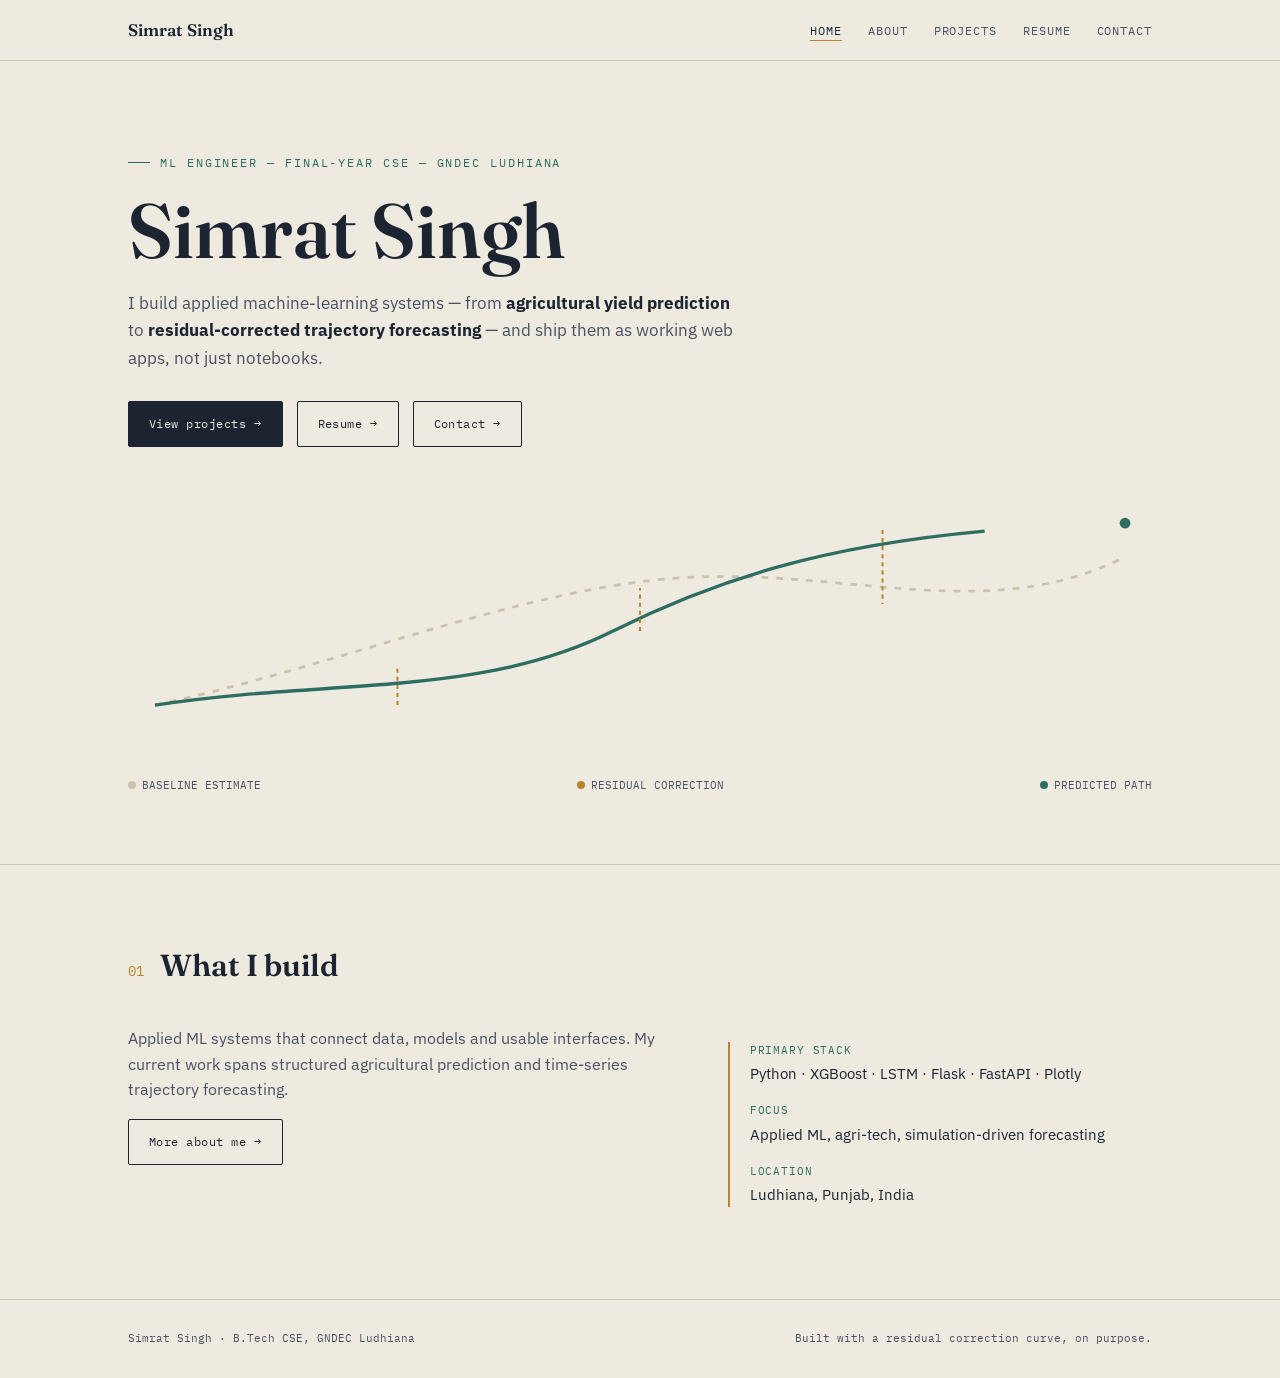
==== index.html @ 045e14f0 "Add files via upload" ====
<!DOCTYPE html>
<html lang="en"><head>
<meta charset="UTF-8"><meta name="viewport" content="width=device-width,initial-scale=1.0">
<title>Home — Simrat Singh</title>
<link rel="preconnect" href="https://fonts.googleapis.com">
<link rel="preconnect" href="https://fonts.gstatic.com" crossorigin>
<link href="https://fonts.googleapis.com/css2?family=Fraunces:opsz,wght@9..144,300;9..144,500;9..144,600;9..144,700&family=IBM+Plex+Sans:wght@400;500;600&family=IBM+Plex+Mono:wght@400;500&display=swap" rel="stylesheet">
<link rel="stylesheet" href="style.css">
</head><body>
<nav><div class="wrap"><a class="brand" href="index.html">Simrat Singh</a><ul class="navlinks"><li><a class="active" href="index.html">Home</a></li>
<li><a class="" href="about.html">About</a></li>
<li><a class="" href="projects.html">Projects</a></li>
<li><a class="" href="resume.html">Resume</a></li>
<li><a class="" href="contact.html">Contact</a></li></ul></div></nav>

<header class="hero">
<div class="wrap">
<div class="eyebrow">ML Engineer — Final-Year CSE — GNDEC Ludhiana</div>
<h1 class="name">Simrat Singh</h1>
<p class="hero-sub">I build applied machine-learning systems — from <b>agricultural yield prediction</b> to <b>residual-corrected trajectory forecasting</b> — and ship them as working web apps, not just notebooks.</p>
<div class="hero-actions"><a href="projects.html" class="btn primary">View projects →</a><a href="resume.html" class="btn">Resume →</a><a href="contact.html" class="btn">Contact →</a></div>
<div class="hero-chart">
<svg viewBox="0 0 760 190" width="100%" preserveAspectRatio="xMinYMid meet">
<path d="M20,150 C160,120 300,60 420,55 C540,50 640,90 740,40" fill="none" stroke="var(--rule)" stroke-width="2" stroke-dasharray="5,6"/>
<path d="M20,150 C150,130 260,145 360,95 C460,45 560,20 740,15" fill="none" stroke="var(--signal)" stroke-width="2.5" stroke-dasharray="900" stroke-dashoffset="900"><animate attributeName="stroke-dashoffset" from="900" to="0" dur="2.2s" fill="freeze"/></path>
<line x1="200" y1="150" x2="200" y2="120" stroke="var(--wheat)" stroke-width="1.5" stroke-dasharray="3,3"/>
<line x1="380" y1="95" x2="380" y2="63" stroke="var(--wheat)" stroke-width="1.5" stroke-dasharray="3,3"/>
<line x1="560" y1="20" x2="560" y2="75" stroke="var(--wheat)" stroke-width="1.5" stroke-dasharray="3,3"/>
<circle cx="740" cy="15" r="4" fill="var(--signal)"/>
</svg>
<div class="chart-caption"><span><span class="legend-dot" style="background:var(--rule)"></span>baseline estimate</span><span><span class="legend-dot" style="background:var(--wheat)"></span>residual correction</span><span><span class="legend-dot" style="background:var(--signal)"></span>predicted path</span></div>
</div>
</div>
</header>
<section><div class="wrap"><div class="sec-head"><span class="sec-index mono">01</span><h2 class="sec-title">What I build</h2></div>
<div class="about-grid"><div><p>Applied ML systems that connect data, models and usable interfaces. My current work spans structured agricultural prediction and time-series trajectory forecasting.</p><a class="btn" href="about.html">More about me →</a></div>
<dl class="factsheet"><dt>Primary stack</dt><dd>Python · XGBoost · LSTM · Flask · FastAPI · Plotly</dd><dt>Focus</dt><dd>Applied ML, agri-tech, simulation-driven forecasting</dd><dt>Location</dt><dd>Ludhiana, Punjab, India</dd></dl></div></div></section>

<footer><div class="wrap" style="display:flex;justify-content:space-between;flex-wrap:wrap;gap:8px"><span>Simrat Singh · B.Tech CSE, GNDEC Ludhiana</span><span>Built with a residual correction curve, on purpose.</span></div></footer>
<div class="toast" id="toast"></div>
<script src="script.js"></script>
</body></html>
---- style.css ----
:root{
  --paper:#eeeae0;--paper-raised:#f7f4ec;--ink:#1c2431;--ink-soft:#4a5162;
  --wheat:#b8842a;--wheat-soft:#e4c584;--signal:#2e6e62;--signal-soft:#bcd6cf;
  --rule:#cac2ab;--danger:#a34437;--radius:2px;--maxw:1080px;
}
*{box-sizing:border-box}
html{scroll-behavior:smooth}
body{margin:0;background:var(--paper);color:var(--ink);font-family:'IBM Plex Sans',sans-serif;font-size:16px;line-height:1.6;-webkit-font-smoothing:antialiased}
::selection{background:var(--wheat-soft);color:var(--ink)}
a{color:inherit}.mono{font-family:'IBM Plex Mono',monospace}
.wrap{max-width:var(--maxw);margin:0 auto;padding:0 28px}
nav{position:sticky;top:0;z-index:50;background:rgba(238,234,224,.9);backdrop-filter:blur(6px);border-bottom:1px solid var(--rule)}
nav .wrap{display:flex;align-items:center;justify-content:space-between;height:60px}
.brand{font-family:'Fraunces',serif;font-weight:600;font-size:1.05rem;text-decoration:none}
.navlinks{display:flex;gap:26px;list-style:none;margin:0;padding:0}
.navlinks a{font-family:'IBM Plex Mono',monospace;font-size:.72rem;letter-spacing:.08em;text-transform:uppercase;text-decoration:none;color:var(--ink-soft);position:relative;padding-bottom:3px}
.navlinks a:after{content:"";position:absolute;left:0;bottom:0;height:1px;width:0;background:var(--wheat);transition:width .25s}
.navlinks a:hover:after,.navlinks a.active:after{width:100%}.navlinks a:hover,.navlinks a.active{color:var(--ink)}
.hero{padding:92px 0 70px;position:relative;overflow:hidden}
.eyebrow{font-family:'IBM Plex Mono',monospace;font-size:.75rem;letter-spacing:.16em;text-transform:uppercase;color:var(--signal);display:flex;align-items:center;gap:10px;margin-bottom:20px}
.eyebrow:before{content:"";width:22px;height:1px;background:var(--signal)}
h1.name{font-family:'Fraunces',serif;font-weight:600;font-size:clamp(2.8rem,7vw,4.8rem);line-height:1.02;margin:0 0 18px}
.hero-sub{font-size:1.08rem;color:var(--ink-soft);max-width:620px;margin:0 0 30px}.hero-sub b{color:var(--ink)}
.hero-actions{display:flex;gap:14px;flex-wrap:wrap}
.btn{font-family:'IBM Plex Mono',monospace;font-size:.78rem;letter-spacing:.04em;padding:12px 20px;border-radius:var(--radius);text-decoration:none;cursor:pointer;border:1px solid var(--ink);background:transparent;color:var(--ink);transition:.2s;display:inline-flex;align-items:center;gap:8px}
.btn:hover{background:var(--ink);color:var(--paper)}.btn.primary{background:var(--ink);color:var(--paper)}.btn.primary:hover{background:var(--signal);border-color:var(--signal)}
.hero-chart{margin-top:56px}.chart-caption{display:flex;justify-content:space-between;font-family:'IBM Plex Mono',monospace;font-size:.68rem;color:var(--ink-soft);text-transform:uppercase;margin-top:10px;gap:15px;flex-wrap:wrap}
.legend-dot{display:inline-block;width:8px;height:8px;border-radius:50%;margin-right:6px}
section{padding:76px 0;border-top:1px solid var(--rule)}
.sec-head{display:flex;align-items:baseline;gap:16px;margin-bottom:36px}.sec-index{color:var(--wheat);font-size:.85rem}
h2.sec-title{font-family:'Fraunces',serif;font-weight:600;font-size:1.9rem;margin:0}
.sec-lede{color:var(--ink-soft);max-width:650px;margin:-22px 0 34px;font-size:.98rem}
.about-grid{display:grid;grid-template-columns:1.3fr 1fr;gap:48px}.about-grid p{color:var(--ink-soft);margin:0 0 16px}
.factsheet{border-left:2px solid var(--wheat);padding-left:20px}.factsheet dt{font-family:'IBM Plex Mono',monospace;font-size:.68rem;text-transform:uppercase;letter-spacing:.08em;color:var(--signal);margin-top:16px}.factsheet dt:first-child{margin-top:0}.factsheet dd{margin:3px 0 0;font-size:.94rem}
.stack,.tags{list-style:none;margin:0;padding:0;display:flex;flex-wrap:wrap;gap:8px}.chip{font-family:'IBM Plex Mono',monospace;font-size:.72rem;padding:6px 11px;border:1px solid var(--rule);border-radius:20px;color:var(--ink-soft);background:var(--paper-raised)}
.project{border:1px solid var(--rule);background:var(--paper-raised);border-radius:var(--radius);padding:30px 32px;margin-bottom:22px}.project-top{display:flex;justify-content:space-between;align-items:flex-start;gap:18px;margin-bottom:10px}.project h3{font-family:'Fraunces',serif;font-size:1.35rem;margin:0}.status{font-family:'IBM Plex Mono',monospace;font-size:.65rem;text-transform:uppercase;padding:3px 9px;border-radius:20px;white-space:nowrap}.done{background:var(--signal-soft);color:var(--signal)}.wip{background:var(--wheat-soft);color:#7a5719}
.project-role{font-family:'IBM Plex Mono',monospace;font-size:.72rem;color:var(--ink-soft);margin-bottom:14px}.project p.desc{color:var(--ink-soft);margin:0 0 16px;font-size:.95rem;max-width:760px}
.tag{font-family:'IBM Plex Mono',monospace;font-size:.66rem;padding:4px 9px;background:var(--paper);border:1px solid var(--rule);color:var(--ink-soft);border-radius:3px}.project-links{display:flex;gap:16px;margin-top:16px}.project-links a{text-decoration:none;font-family:'IBM Plex Mono',monospace;font-size:.74rem;border-bottom:1px solid var(--wheat)}
.repo-grid{display:grid;grid-template-columns:repeat(auto-fill,minmax(260px,1fr));gap:16px}.repo-card{border:1px solid var(--rule);background:var(--paper-raised);padding:20px;text-decoration:none;display:flex;flex-direction:column;gap:10px;transition:.2s}.repo-card:hover{border-color:var(--signal);transform:translateY(-2px)}.repo-name{font-family:'Fraunces',serif;font-weight:600;font-size:1.05rem}.repo-desc{font-size:.86rem;color:var(--ink-soft);flex:1}.repo-meta{display:flex;gap:14px;font-family:'IBM Plex Mono',monospace;font-size:.7rem;color:var(--ink-soft);flex-wrap:wrap}
.gh-controls{display:flex;gap:10px;margin-bottom:18px;flex-wrap:wrap}.gh-controls input{font-family:'IBM Plex Mono',monospace;font-size:.85rem;padding:11px 14px;border:1px solid var(--rule);background:var(--paper-raised);color:var(--ink);min-width:220px;flex:1}.gh-status{font-family:'IBM Plex Mono',monospace;font-size:.75rem;color:var(--ink-soft);min-height:1.2em;margin-bottom:18px}
.resume-box{border:1px solid var(--rule);background:var(--paper-raised);padding:34px;display:flex;gap:32px;align-items:flex-start;flex-wrap:wrap}.dropzone{border:1.5px dashed var(--rule);padding:35px;text-align:center;cursor:pointer;flex:1;min-width:240px}.dropzone:hover,.dropzone.drag{border-color:var(--signal);background:rgba(46,110,98,.05)}.dz-title{font-size:.82rem;margin-bottom:6px}.dz-sub{font-size:.78rem;color:var(--ink-soft)}
.resume-loaded{display:flex;gap:20px;align-items:center;flex-wrap:wrap;width:100%}.resume-icon{width:52px;height:66px;background:var(--danger);display:flex;align-items:center;justify-content:center;color:#fff;font-family:'IBM Plex Mono',monospace;font-size:.6rem}.resume-info{flex:1;min-width:160px}.fname{font-family:'IBM Plex Mono',monospace;font-size:.85rem;word-break:break-all}.fmeta{font-size:.76rem;color:var(--ink-soft);margin-top:3px}.resume-actions{display:flex;gap:10px;flex-wrap:wrap}
.contact-grid{display:flex;gap:45px;flex-wrap:wrap}.contact-item .label{font-family:'IBM Plex Mono',monospace;font-size:.68rem;text-transform:uppercase;letter-spacing:.08em;color:var(--signal);margin-bottom:6px}.contact-item a{text-decoration:none;font-size:1rem;border-bottom:1px solid var(--rule)}
footer{border-top:1px solid var(--rule);padding:30px 0;font-family:'IBM Plex Mono',monospace;font-size:.7rem;color:var(--ink-soft)}
.toast{position:fixed;bottom:24px;left:50%;transform:translateX(-50%) translateY(20px);background:var(--ink);color:var(--paper);font-family:'IBM Plex Mono',monospace;font-size:.78rem;padding:12px 20px;opacity:0;pointer-events:none;transition:.25s;z-index:100}.toast.show{opacity:1;transform:translateX(-50%) translateY(0)}
@media(max-width:760px){.about-grid{grid-template-columns:1fr}.navlinks{gap:12px}.navlinks a{font-size:.6rem}.project{padding:24px}.hero{padding-top:65px}}
@media(max-width:520px){nav .wrap{height:auto;min-height:60px;gap:10px;align-items:flex-start;padding-top:12px;padding-bottom:12px}.navlinks{flex-wrap:wrap;justify-content:flex-end}.chart-caption{display:block}.chart-caption span{display:block;margin:5px 0}}
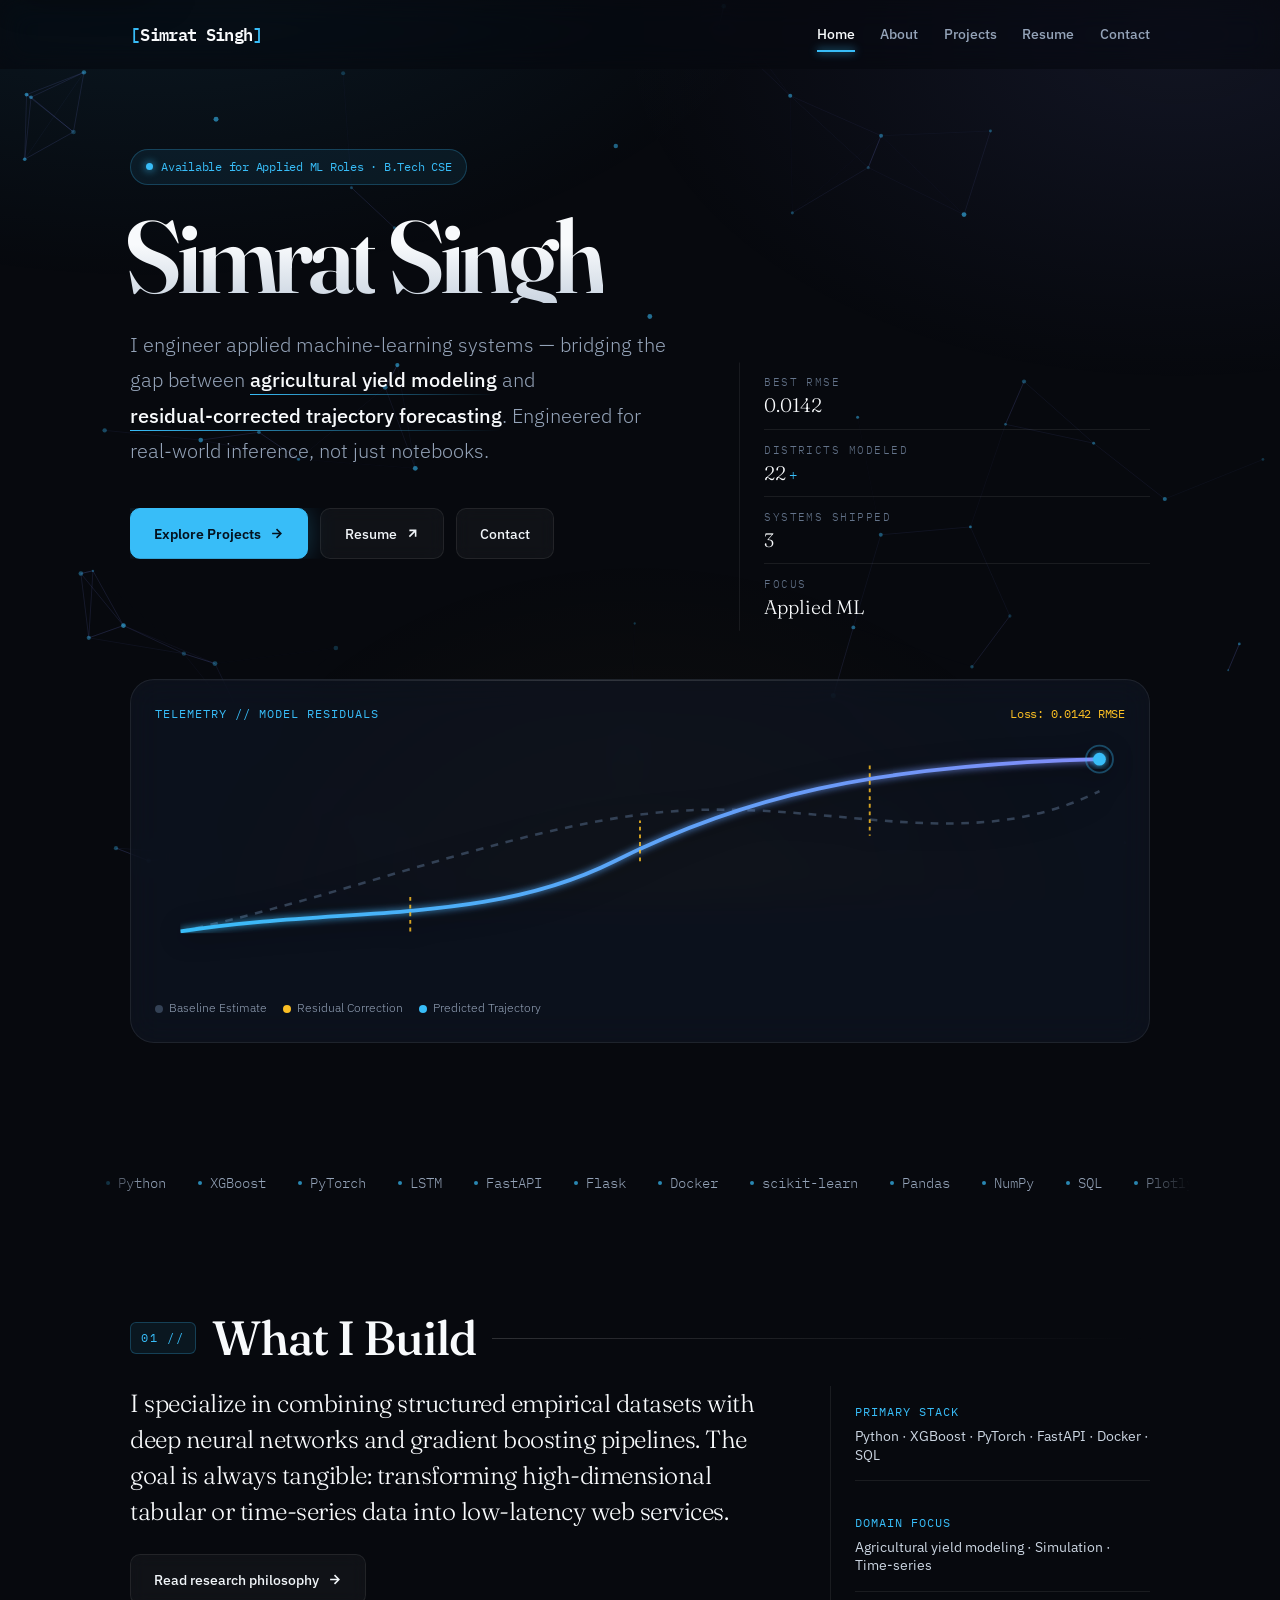
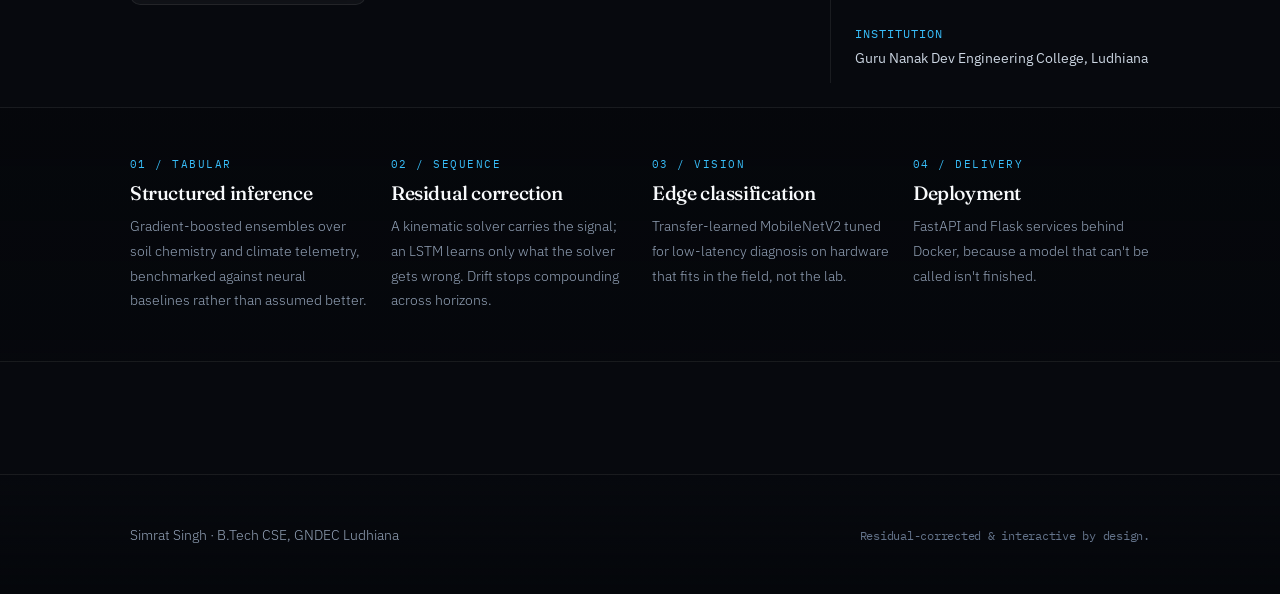
==== commit ed081037: "Redesign site: new layout system, motion, and accessibility pass Rebuilds the portfolio's design sys" ====
--- a/index.html
+++ b/index.html
@@ -1,42 +1,307 @@
 <!DOCTYPE html>
-<html lang="en"><head>
-<meta charset="UTF-8"><meta name="viewport" content="width=device-width,initial-scale=1.0">
-<title>Home — Simrat Singh</title>
-<link rel="preconnect" href="https://fonts.googleapis.com">
-<link rel="preconnect" href="https://fonts.gstatic.com" crossorigin>
-<link href="https://fonts.googleapis.com/css2?family=Fraunces:opsz,wght@9..144,300;9..144,500;9..144,600;9..144,700&family=IBM+Plex+Sans:wght@400;500;600&family=IBM+Plex+Mono:wght@400;500&display=swap" rel="stylesheet">
-<link rel="stylesheet" href="style.css">
-</head><body>
-<nav><div class="wrap"><a class="brand" href="index.html">Simrat Singh</a><ul class="navlinks"><li><a class="active" href="index.html">Home</a></li>
-<li><a class="" href="about.html">About</a></li>
-<li><a class="" href="projects.html">Projects</a></li>
-<li><a class="" href="resume.html">Resume</a></li>
-<li><a class="" href="contact.html">Contact</a></li></ul></div></nav>
-
-<header class="hero">
-<div class="wrap">
-<div class="eyebrow">ML Engineer — Final-Year CSE — GNDEC Ludhiana</div>
-<h1 class="name">Simrat Singh</h1>
-<p class="hero-sub">I build applied machine-learning systems — from <b>agricultural yield prediction</b> to <b>residual-corrected trajectory forecasting</b> — and ship them as working web apps, not just notebooks.</p>
-<div class="hero-actions"><a href="projects.html" class="btn primary">View projects →</a><a href="resume.html" class="btn">Resume →</a><a href="contact.html" class="btn">Contact →</a></div>
-<div class="hero-chart">
-<svg viewBox="0 0 760 190" width="100%" preserveAspectRatio="xMinYMid meet">
-<path d="M20,150 C160,120 300,60 420,55 C540,50 640,90 740,40" fill="none" stroke="var(--rule)" stroke-width="2" stroke-dasharray="5,6"/>
-<path d="M20,150 C150,130 260,145 360,95 C460,45 560,20 740,15" fill="none" stroke="var(--signal)" stroke-width="2.5" stroke-dasharray="900" stroke-dashoffset="900"><animate attributeName="stroke-dashoffset" from="900" to="0" dur="2.2s" fill="freeze"/></path>
-<line x1="200" y1="150" x2="200" y2="120" stroke="var(--wheat)" stroke-width="1.5" stroke-dasharray="3,3"/>
-<line x1="380" y1="95" x2="380" y2="63" stroke="var(--wheat)" stroke-width="1.5" stroke-dasharray="3,3"/>
-<line x1="560" y1="20" x2="560" y2="75" stroke="var(--wheat)" stroke-width="1.5" stroke-dasharray="3,3"/>
-<circle cx="740" cy="15" r="4" fill="var(--signal)"/>
-</svg>
-<div class="chart-caption"><span><span class="legend-dot" style="background:var(--rule)"></span>baseline estimate</span><span><span class="legend-dot" style="background:var(--wheat)"></span>residual correction</span><span><span class="legend-dot" style="background:var(--signal)"></span>predicted path</span></div>
-</div>
-</div>
-</header>
-<section><div class="wrap"><div class="sec-head"><span class="sec-index mono">01</span><h2 class="sec-title">What I build</h2></div>
-<div class="about-grid"><div><p>Applied ML systems that connect data, models and usable interfaces. My current work spans structured agricultural prediction and time-series trajectory forecasting.</p><a class="btn" href="about.html">More about me →</a></div>
-<dl class="factsheet"><dt>Primary stack</dt><dd>Python · XGBoost · LSTM · Flask · FastAPI · Plotly</dd><dt>Focus</dt><dd>Applied ML, agri-tech, simulation-driven forecasting</dd><dt>Location</dt><dd>Ludhiana, Punjab, India</dd></dl></div></div></section>
-
-<footer><div class="wrap" style="display:flex;justify-content:space-between;flex-wrap:wrap;gap:8px"><span>Simrat Singh · B.Tech CSE, GNDEC Ludhiana</span><span>Built with a residual correction curve, on purpose.</span></div></footer>
-<div class="toast" id="toast"></div>
-<script src="script.js"></script>
-</body></html>+<html lang="en">
+<head>
+  <meta charset="UTF-8">
+  <meta name="viewport" content="width=device-width, initial-scale=1.0">
+  <title>Simrat Singh — Applied ML Engineer</title>
+
+  <meta name="description" content="Simrat Singh — applied machine learning engineer building agricultural yield models and residual-corrected trajectory forecasting systems. B.Tech CSE, GNDEC Ludhiana.">
+  <meta name="author" content="Simrat Singh">
+  <meta name="theme-color" content="#07090e">
+  <link rel="canonical" href="index.html">
+
+  <meta property="og:type" content="website">
+  <meta property="og:title" content="Simrat Singh — Applied ML Engineer">
+  <meta property="og:description" content="Applied machine learning systems: agricultural yield modeling and residual-corrected trajectory forecasting.">
+  <meta name="twitter:card" content="summary_large_image">
+  <meta name="twitter:title" content="Simrat Singh — Applied ML Engineer">
+  <meta name="twitter:description" content="Applied machine learning systems: agricultural yield modeling and residual-corrected trajectory forecasting.">
+
+  <link rel="icon" href="data:image/svg+xml,%3Csvg xmlns='http://www.w3.org/2000/svg' viewBox='0 0 32 32'%3E%3Crect width='32' height='32' rx='7' fill='%2307090e'/%3E%3Cpath d='M6 22C11 22 13 10 18 10s5 8 8 8' stroke='%2338bdf8' stroke-width='2.5' fill='none' stroke-linecap='round'/%3E%3C/svg%3E">
+
+  <link rel="preconnect" href="https://fonts.googleapis.com">
+  <link rel="preconnect" href="https://fonts.gstatic.com" crossorigin>
+  <link href="https://fonts.googleapis.com/css2?family=Fraunces:ital,opsz,wght@0,9..144,300;0,9..144,500;0,9..144,600;0,9..144,700;1,9..144,400&family=IBM+Plex+Mono:wght@400;500;600&family=IBM+Plex+Sans:wght@300;400;500;600&display=swap" rel="stylesheet">
+
+  <link rel="stylesheet" href="css/00-tokens.css">
+  <link rel="stylesheet" href="css/01-base.css">
+  <link rel="stylesheet" href="css/02-layout.css">
+  <link rel="stylesheet" href="css/03-components.css">
+  <link rel="stylesheet" href="css/04-animations.css">
+  <link rel="stylesheet" href="css/05-redesign.css">
+
+  <!-- Set before paint: if JS never runs, reveal targets stay visible. -->
+  <script>document.documentElement.classList.add('no-js');</script>
+
+  <script type="application/ld+json">
+  {
+    "@context": "https://schema.org",
+    "@type": "Person",
+    "name": "Simrat Singh",
+    "jobTitle": "Applied Machine Learning Engineer",
+    "alumniOf": {
+      "@type": "CollegeOrUniversity",
+      "name": "Guru Nanak Dev Engineering College, Ludhiana"
+    },
+    "knowsAbout": [
+      "Machine Learning", "XGBoost", "PyTorch", "LSTM",
+      "Agricultural Yield Modeling", "Trajectory Forecasting", "FastAPI"
+    ]
+  }
+  </script>
+</head>
+<body data-page="home">
+  <a class="skip-link" href="#main">Skip to content</a>
+
+  <div class="scroll-progress" aria-hidden="true"></div>
+  <canvas id="bg-canvas" aria-hidden="true"></canvas>
+  <div class="ambient-spotlight" id="spotlight" aria-hidden="true"></div>
+
+  <span class="nav-sentinel" aria-hidden="true"></span>
+
+  <!-- NAV — identical across all pages; active state derived in js/nav.js -->
+  <nav>
+    <div class="wrap nav-wrap">
+      <a class="brand" href="index.html">
+        <span class="brand-bracket">[</span>Simrat Singh<span class="brand-bracket">]</span>
+      </a>
+      <button class="nav-toggle" type="button" aria-expanded="false"
+              aria-controls="navlinks" aria-label="Toggle navigation menu">
+        <span class="nav-toggle-box" aria-hidden="true">
+          <span class="nav-toggle-bar"></span>
+          <span class="nav-toggle-bar"></span>
+          <span class="nav-toggle-bar"></span>
+        </span>
+      </button>
+      <ul class="navlinks" id="navlinks">
+        <li><a class="nav-item" href="index.html">Home</a></li>
+        <li><a class="nav-item" href="about.html">About</a></li>
+        <li><a class="nav-item" href="projects.html">Projects</a></li>
+        <li><a class="nav-item" href="resume.html">Resume</a></li>
+        <li><a class="nav-item" href="contact.html">Contact</a></li>
+      </ul>
+    </div>
+  </nav>
+
+  <main id="main">
+    <header class="hero">
+      <div class="wrap">
+        <div class="hero-layout">
+          <div class="hero-main">
+            <div class="status-pill" data-reveal="fade">
+              <span class="pulse-dot" aria-hidden="true"></span>
+              <span class="mono">Available for Applied ML Roles · B.Tech CSE</span>
+            </div>
+
+            <h1 class="name gradient-text" data-split-words>Simrat Singh</h1>
+
+            <p class="hero-sub" data-reveal="up">
+              I engineer applied machine-learning systems — bridging the gap between
+              <span class="highlight">agricultural yield modeling</span> and
+              <span class="highlight">residual-corrected trajectory forecasting</span>.
+              Engineered for real-world inference, not just notebooks.
+            </p>
+
+            <div class="hero-actions" data-reveal="up">
+              <a href="projects.html" class="btn primary">
+                <span>Explore Projects</span>
+                <svg width="15" height="15" viewBox="0 0 24 24" fill="none" stroke="currentColor" stroke-width="2.5" aria-hidden="true" focusable="false"><path d="M5 12h14M12 5l7 7-7 7"/></svg>
+              </a>
+              <a href="resume.html" class="btn glass">
+                <span>Resume</span>
+                <svg width="15" height="15" viewBox="0 0 24 24" fill="none" stroke="currentColor" stroke-width="2.5" aria-hidden="true" focusable="false"><path d="M7 17L17 7M7 7h10v10"/></svg>
+              </a>
+              <a href="contact.html" class="btn glass">Contact</a>
+            </div>
+          </div>
+
+          <!-- Instrument-panel rail: the key figures, read at a glance. -->
+          <dl class="hero-rail" data-reveal="up">
+            <div class="rail-row">
+              <dt class="rail-key">Best RMSE</dt>
+              <dd class="rail-val"><span data-count-to="0.0142" data-count-decimals="4">0</span></dd>
+            </div>
+            <div class="rail-row">
+              <dt class="rail-key">Districts modeled</dt>
+              <dd class="rail-val"><span data-count-to="22">0</span><span class="unit">+</span></dd>
+            </div>
+            <div class="rail-row">
+              <dt class="rail-key">Systems shipped</dt>
+              <dd class="rail-val"><span data-count-to="3">0</span></dd>
+            </div>
+            <div class="rail-row">
+              <dt class="rail-key">Focus</dt>
+              <dd class="rail-val">Applied ML</dd>
+            </div>
+          </dl>
+        </div>
+
+        <!-- Telemetry chart -->
+        <div class="hero-chart glass-card spotlight-card" data-reveal="up">
+          <div class="chart-header">
+            <span class="mono chart-tag">TELEMETRY // MODEL RESIDUALS</span>
+            <span class="mono chart-metric">Loss: 0.0142 RMSE</span>
+          </div>
+
+          <svg viewBox="0 0 760 190" width="100%" preserveAspectRatio="xMinYMid meet"
+               class="chart-svg" role="img"
+               aria-label="Line chart comparing a baseline trajectory estimate against a residual-corrected predicted trajectory, with three residual correction markers.">
+            <defs>
+              <linearGradient id="signalGrad" x1="0%" y1="0%" x2="100%" y2="0%">
+                <stop offset="0%" stop-color="#38bdf8"/>
+                <stop offset="100%" stop-color="#818cf8"/>
+              </linearGradient>
+              <filter id="glow" x="-20%" y="-20%" width="140%" height="140%">
+                <feGaussianBlur stdDeviation="3" result="blur"/>
+                <feMerge>
+                  <feMergeNode in="blur"/>
+                  <feMergeNode in="SourceGraphic"/>
+                </feMerge>
+              </filter>
+            </defs>
+
+            <path d="M20,150 C160,120 300,60 420,55 C540,50 640,90 740,40" fill="none"
+                  stroke="var(--rule)" stroke-width="2" stroke-dasharray="6,6"/>
+
+            <path class="animated-path" data-reveal="line"
+                  d="M20,150 C150,130 260,145 360,95 C460,45 560,20 740,15"
+                  fill="none" stroke="url(#signalGrad)" stroke-width="3" filter="url(#glow)"/>
+
+            <line class="residual-line" x1="200" y1="150" x2="200" y2="120" stroke="var(--wheat)" stroke-width="1.5" stroke-dasharray="3,3"/>
+            <line class="residual-line" x1="380" y1="95"  x2="380" y2="63"  stroke="var(--wheat)" stroke-width="1.5" stroke-dasharray="3,3"/>
+            <line class="residual-line" x1="560" y1="20"  x2="560" y2="75"  stroke="var(--wheat)" stroke-width="1.5" stroke-dasharray="3,3"/>
+
+            <circle cx="740" cy="15" r="5" fill="#38bdf8" filter="url(#glow)"/>
+            <circle cx="740" cy="15" r="9" fill="none" stroke="#38bdf8" stroke-width="1.5" opacity="0.6">
+              <animate attributeName="r" values="6;13;6" dur="2.5s" repeatCount="indefinite"/>
+              <animate attributeName="opacity" values="0.8;0.1;0.8" dur="2.5s" repeatCount="indefinite"/>
+            </circle>
+          </svg>
+
+          <div class="chart-caption">
+            <span><span class="legend-dot" style="background:var(--rule)"></span>Baseline Estimate</span>
+            <span><span class="legend-dot" style="background:var(--wheat)"></span>Residual Correction</span>
+            <span><span class="legend-dot" style="background:var(--signal)"></span>Predicted Trajectory</span>
+          </div>
+        </div>
+      </div>
+    </header>
+
+    <!-- Tech marquee -->
+    <div class="wrap" data-reveal="fade">
+      <div class="marquee" aria-hidden="true">
+        <div class="marquee-track">
+          <span class="marquee-item">Python</span>
+          <span class="marquee-item">XGBoost</span>
+          <span class="marquee-item">PyTorch</span>
+          <span class="marquee-item">LSTM</span>
+          <span class="marquee-item">FastAPI</span>
+          <span class="marquee-item">Flask</span>
+          <span class="marquee-item">Docker</span>
+          <span class="marquee-item">scikit-learn</span>
+          <span class="marquee-item">Pandas</span>
+          <span class="marquee-item">NumPy</span>
+          <span class="marquee-item">SQL</span>
+          <span class="marquee-item">Plotly</span>
+          <!-- Duplicated for a seamless -50% loop. -->
+          <span class="marquee-item">Python</span>
+          <span class="marquee-item">XGBoost</span>
+          <span class="marquee-item">PyTorch</span>
+          <span class="marquee-item">LSTM</span>
+          <span class="marquee-item">FastAPI</span>
+          <span class="marquee-item">Flask</span>
+          <span class="marquee-item">Docker</span>
+          <span class="marquee-item">scikit-learn</span>
+          <span class="marquee-item">Pandas</span>
+          <span class="marquee-item">NumPy</span>
+          <span class="marquee-item">SQL</span>
+          <span class="marquee-item">Plotly</span>
+        </div>
+      </div>
+    </div>
+
+    <section class="section">
+      <div class="wrap">
+        <div class="sec-head" data-reveal="up">
+          <span class="sec-index mono">01 //</span>
+          <h2 class="sec-title">What I Build</h2>
+        </div>
+
+        <div class="about-grid" data-reveal-group>
+          <div class="prose" data-reveal="up">
+            <p>
+              I specialize in combining structured empirical datasets with deep neural
+              networks and gradient boosting pipelines. The goal is always tangible:
+              transforming high-dimensional tabular or time-series data into
+              low-latency web services.
+            </p>
+            <a class="btn glass mt-4" href="about.html">
+              <span>Read research philosophy</span>
+              <svg width="15" height="15" viewBox="0 0 24 24" fill="none" stroke="currentColor" stroke-width="2.5" aria-hidden="true" focusable="false"><path d="M5 12h14M12 5l7 7-7 7"/></svg>
+            </a>
+          </div>
+
+          <dl class="factsheet" data-reveal="up">
+            <dt class="mono">Primary stack</dt>
+            <dd>Python · XGBoost · PyTorch · FastAPI · Docker · SQL</dd>
+
+            <dt class="mono">Domain focus</dt>
+            <dd>Agricultural yield modeling · Simulation · Time-series</dd>
+
+            <dt class="mono">Institution</dt>
+            <dd>Guru Nanak Dev Engineering College, Ludhiana</dd>
+          </dl>
+        </div>
+      </div>
+    </section>
+
+    <!-- Full-bleed band: breaks the single-column rhythm. -->
+    <div class="band">
+      <div class="wrap band-inner" data-reveal-group>
+        <div class="band-item" data-reveal="up">
+          <span class="band-num mono">01 / TABULAR</span>
+          <h3 class="band-title">Structured inference</h3>
+          <p class="band-text">
+            Gradient-boosted ensembles over soil chemistry and climate telemetry,
+            benchmarked against neural baselines rather than assumed better.
+          </p>
+        </div>
+        <div class="band-item" data-reveal="up">
+          <span class="band-num mono">02 / SEQUENCE</span>
+          <h3 class="band-title">Residual correction</h3>
+          <p class="band-text">
+            A kinematic solver carries the signal; an LSTM learns only what the
+            solver gets wrong. Drift stops compounding across horizons.
+          </p>
+        </div>
+        <div class="band-item" data-reveal="up">
+          <span class="band-num mono">03 / VISION</span>
+          <h3 class="band-title">Edge classification</h3>
+          <p class="band-text">
+            Transfer-learned MobileNetV2 tuned for low-latency diagnosis on
+            hardware that fits in the field, not the lab.
+          </p>
+        </div>
+        <div class="band-item" data-reveal="up">
+          <span class="band-num mono">04 / DELIVERY</span>
+          <h3 class="band-title">Deployment</h3>
+          <p class="band-text">
+            FastAPI and Flask services behind Docker, because a model that
+            can't be called isn't finished.
+          </p>
+        </div>
+      </div>
+    </div>
+  </main>
+
+  <footer>
+    <div class="wrap footer-wrap">
+      <span>Simrat Singh · B.Tech CSE, GNDEC Ludhiana</span>
+      <span class="mono footer-note">Residual-corrected &amp; interactive by design.</span>
+    </div>
+  </footer>
+
+  <div class="toast" id="toast"></div>
+  <script type="module" src="js/main.js"></script>
+</body>
+</html>
--- a/css/00-tokens.css
+++ b/css/00-tokens.css
@@ -0,0 +1,167 @@
+/* ==========================================================================
+   00-TOKENS — design system primitives
+   Nothing in this file selects anything. Tokens only.
+   ========================================================================== */
+
+:root {
+  /* ---------- Neutral ramp (cool, blue-leaning slate) ---------- */
+  --n-950: #05070b;
+  --n-900: #07090e;
+  --n-850: #0b0f17;
+  --n-800: #111827;
+  --n-700: #1a2338;
+  --n-600: #334155;
+  --n-500: #475569;
+  --n-400: #64748b;
+  --n-300: #94a3b8;
+  --n-200: #cbd5e1;
+  --n-100: #e2e8f0;
+  --n-050: #f1f5f9;
+  --n-000: #f8fafc;
+
+  /* ---------- Surfaces & elevation ---------- */
+  --bg: var(--n-900);
+  --bg-deep: var(--n-950);
+  --surface-1: rgba(17, 24, 39, 0.55);
+  --surface-2: rgba(26, 35, 58, 0.62);
+  --surface-3: rgba(38, 50, 78, 0.70);
+  --surface-solid: var(--n-850);
+  /* Legacy alias — older rules referenced --surface / --surface-hover */
+  --surface: var(--surface-1);
+  --surface-hover: var(--surface-2);
+
+  --border: rgba(255, 255, 255, 0.08);
+  --border-strong: rgba(255, 255, 255, 0.16);
+  --border-glow: rgba(56, 189, 248, 0.30);
+
+  /* ---------- Text ---------- */
+  --text: var(--n-050);
+  --text-bright: var(--n-000);
+  --text-body: var(--n-200);
+  --muted: var(--n-300);
+  --faint: var(--n-400);
+  --rule: var(--n-600);
+
+  /* ---------- Brand accents ---------- */
+  --signal: #38bdf8;
+  --signal-bright: #7dd3fc;
+  --signal-deep: #0284c7;
+  --signal-ink: #04121f;
+  --signal-glow: rgba(56, 189, 248, 0.25);
+  --signal-wash: rgba(56, 189, 248, 0.08);
+  --signal-edge: rgba(56, 189, 248, 0.25);
+
+  --wheat: #fbbf24;
+  --wheat-wash: rgba(251, 191, 36, 0.10);
+  --wheat-edge: rgba(251, 191, 36, 0.28);
+
+  --accent: #818cf8;
+  --accent-wash: rgba(129, 140, 248, 0.10);
+  --accent-edge: rgba(129, 140, 248, 0.30);
+
+  /* ---------- Semantic state ---------- */
+  --success: #4ade80;
+  --success-wash: rgba(34, 197, 94, 0.08);
+  --success-edge: rgba(34, 197, 94, 0.28);
+
+  --danger: #f87171;
+  --danger-wash: rgba(239, 68, 68, 0.08);
+  --danger-edge: rgba(239, 68, 68, 0.35);
+
+  --warning: var(--wheat);
+  --warning-wash: var(--wheat-wash);
+  --warning-edge: var(--wheat-edge);
+
+  /* ---------- Gradients ---------- */
+  --grad-signal: linear-gradient(135deg, var(--signal) 0%, var(--accent) 100%);
+  --grad-text: linear-gradient(180deg, var(--n-000) 38%, var(--n-200) 100%);
+  --grad-heat: linear-gradient(135deg, var(--wheat) 0%, var(--signal) 100%);
+
+  /* ---------- Typography ---------- */
+  --font-serif: 'Fraunces', Georgia, 'Times New Roman', serif;
+  --font-sans: 'IBM Plex Sans', -apple-system, BlinkMacSystemFont, 'Segoe UI', sans-serif;
+  --font-mono: 'IBM Plex Mono', ui-monospace, 'SF Mono', Menlo, monospace;
+
+  /* Fluid type scale — 320px → 1440px viewport */
+  --fs-xs:    clamp(0.72rem, 0.70rem + 0.10vw, 0.78rem);
+  --fs-sm:    clamp(0.82rem, 0.79rem + 0.14vw, 0.90rem);
+  --fs-base:  clamp(0.94rem, 0.90rem + 0.20vw, 1.05rem);
+  --fs-md:    clamp(1.05rem, 0.99rem + 0.30vw, 1.22rem);
+  --fs-lg:    clamp(1.20rem, 1.09rem + 0.55vw, 1.50rem);
+  --fs-xl:    clamp(1.45rem, 1.24rem + 1.05vw, 2.10rem);
+  --fs-2xl:   clamp(1.85rem, 1.44rem + 2.05vw, 3.00rem);
+  --fs-3xl:   clamp(2.60rem, 1.60rem + 5.00vw, 5.00rem);
+
+  --lh-tight: 1.08;
+  --lh-snug: 1.28;
+  --lh-normal: 1.6;
+  --lh-relaxed: 1.72;
+
+  --tr-tight: -0.04em;
+  --tr-snug: -0.02em;
+  --tr-wide: 0.08em;
+  --tr-wider: 0.14em;
+
+  /* ---------- Spacing (8pt rhythm, fluid at the top end) ---------- */
+  --sp-1: 0.25rem;
+  --sp-2: 0.5rem;
+  --sp-3: 0.75rem;
+  --sp-4: 1rem;
+  --sp-5: 1.5rem;
+  --sp-6: 2rem;
+  --sp-7: 2.5rem;
+  --sp-8: 3rem;
+  --sp-9: clamp(3rem, 2rem + 4vw, 4.5rem);
+  --sp-10: clamp(4rem, 2.5rem + 6vw, 7rem);
+
+  --section-pad: clamp(3.5rem, 2rem + 6vw, 6.5rem);
+
+  /* ---------- Radii ---------- */
+  --r-sm: 6px;
+  --r-md: 10px;
+  --r-lg: 14px;
+  --r-xl: 18px;
+  --r-2xl: 24px;
+  --r-pill: 9999px;
+
+  /* ---------- Layout ---------- */
+  --measure: 1100px;
+  --measure-narrow: 68ch;
+  --gutter: clamp(1.15rem, 4vw, 2.5rem);
+  --nav-h: 68px;
+  --nav-h-compact: 58px;
+
+  /* ---------- Elevation ---------- */
+  --shadow-sm: 0 1px 2px rgba(0, 0, 0, 0.35);
+  --shadow-md: 0 6px 18px -8px rgba(0, 0, 0, 0.55);
+  --shadow-lg: 0 16px 40px -12px rgba(0, 0, 0, 0.65);
+  --shadow-xl: 0 28px 70px -20px rgba(0, 0, 0, 0.75);
+  --shadow-signal: 0 0 24px var(--signal-glow);
+
+  /* ---------- Motion ---------- */
+  --ease-out: cubic-bezier(0.16, 1, 0.3, 1);
+  --ease-in-out: cubic-bezier(0.65, 0, 0.35, 1);
+  --ease-spring: cubic-bezier(0.34, 1.56, 0.64, 1);
+
+  --dur-fast: 140ms;
+  --dur-base: 240ms;
+  --dur-slow: 420ms;
+  --dur-slower: 720ms;
+  --dur-reveal: 800ms;
+
+  --stagger: 70ms;
+
+  /* ---------- Blur ---------- */
+  --blur-nav: 14px;
+  --blur-card: 16px;
+  --blur-sm: 8px;
+
+  /* ---------- Z-index ladder ---------- */
+  --z-canvas: 0;
+  --z-spotlight: 1;
+  --z-content: 2;
+  --z-nav: 100;
+  --z-drawer: 200;
+  --z-toast: 300;
+  --z-skip: 400;
+}
--- a/css/01-base.css
+++ b/css/01-base.css
@@ -0,0 +1,301 @@
+/* ==========================================================================
+   01-BASE — reset, document, typography, focus, motion safety
+   ========================================================================== */
+
+*,
+*::before,
+*::after {
+  margin: 0;
+  padding: 0;
+  box-sizing: border-box;
+}
+
+html {
+  -webkit-text-size-adjust: 100%;
+  scroll-behavior: smooth;
+  scroll-padding-top: calc(var(--nav-h) + var(--sp-4));
+  color-scheme: dark;
+}
+
+body {
+  background-color: var(--bg);
+  color: var(--text);
+  font-family: var(--font-sans);
+  font-size: var(--fs-base);
+  font-weight: 300;
+  line-height: var(--lh-normal);
+  min-height: 100vh;
+  min-height: 100dvh;
+  overflow-x: hidden;
+  position: relative;
+  -webkit-font-smoothing: antialiased;
+  -moz-osx-font-smoothing: grayscale;
+  text-rendering: optimizeLegibility;
+}
+
+/* Page-level ambient wash. Static — costs nothing per frame. */
+body::before {
+  content: '';
+  position: fixed;
+  inset: 0;
+  z-index: var(--z-canvas);
+  pointer-events: none;
+  background:
+    radial-gradient(1100px 620px at 12% -10%, rgba(56, 189, 248, 0.10), transparent 60%),
+    radial-gradient(900px 560px at 92% 4%, rgba(129, 140, 248, 0.09), transparent 62%),
+    radial-gradient(800px 700px at 50% 108%, rgba(251, 191, 36, 0.05), transparent 60%);
+}
+
+/* ---------- Typography ---------- */
+
+h1, h2, h3, h4, h5, h6 {
+  font-family: var(--font-serif);
+  font-weight: 500;
+  line-height: var(--lh-snug);
+  letter-spacing: var(--tr-snug);
+  color: var(--text-bright);
+  text-wrap: balance;
+}
+
+h1 { font-size: var(--fs-2xl); line-height: var(--lh-tight); letter-spacing: var(--tr-tight); }
+h2 { font-size: var(--fs-xl); }
+h3 { font-size: var(--fs-lg); }
+h4 { font-size: var(--fs-md); }
+
+p {
+  text-wrap: pretty;
+}
+
+a {
+  color: var(--signal);
+  text-decoration-color: color-mix(in srgb, var(--signal) 40%, transparent);
+  text-underline-offset: 0.22em;
+  transition: color var(--dur-fast) var(--ease-out);
+}
+
+a:hover {
+  color: var(--signal-bright);
+}
+
+strong { font-weight: 600; color: var(--text-bright); }
+
+ul, ol { list-style: none; }
+
+img, svg, video, canvas {
+  display: block;
+  max-width: 100%;
+}
+
+button {
+  font: inherit;
+  color: inherit;
+  background: none;
+  border: none;
+  cursor: pointer;
+}
+
+input {
+  font: inherit;
+  color: inherit;
+}
+
+::selection {
+  background: var(--signal);
+  color: var(--signal-ink);
+}
+
+/* ---------- Utilities ---------- */
+
+.mono {
+  font-family: var(--font-mono);
+  letter-spacing: var(--tr-snug);
+  font-weight: 400;
+}
+
+.wrap {
+  width: 100%;
+  max-width: var(--measure);
+  margin-inline: auto;
+  padding-inline: var(--gutter);
+  position: relative;
+  z-index: var(--z-content);
+}
+
+.mt-4 { margin-top: var(--sp-5); }
+.pt-0 { padding-top: 0 !important; }
+
+/* Visually hidden but available to assistive tech. */
+.sr-only {
+  position: absolute;
+  width: 1px;
+  height: 1px;
+  padding: 0;
+  margin: -1px;
+  overflow: hidden;
+  clip-path: inset(50%);
+  white-space: nowrap;
+  border: 0;
+}
+
+/* ---------- Skip link ---------- */
+
+.skip-link {
+  position: fixed;
+  top: var(--sp-3);
+  left: var(--sp-3);
+  z-index: var(--z-skip);
+  padding: var(--sp-3) var(--sp-4);
+  background: var(--signal);
+  color: var(--signal-ink);
+  font-family: var(--font-mono);
+  font-size: var(--fs-sm);
+  font-weight: 600;
+  border-radius: var(--r-md);
+  text-decoration: none;
+  box-shadow: var(--shadow-lg);
+  transform: translateY(-160%);
+  transition: transform var(--dur-base) var(--ease-out);
+}
+
+.skip-link:focus-visible {
+  transform: translateY(0);
+}
+
+/* ---------- Focus ---------- */
+
+:focus-visible {
+  outline: 2px solid var(--signal);
+  outline-offset: 3px;
+  border-radius: var(--r-sm);
+}
+
+/* Mouse users don't get the ring; keyboard users always do. */
+:focus:not(:focus-visible) {
+  outline: none;
+}
+
+/* ---------- Background layers ---------- */
+
+#bg-canvas {
+  position: fixed;
+  inset: 0;
+  width: 100%;
+  height: 100%;
+  z-index: var(--z-canvas);
+  pointer-events: none;
+}
+
+.ambient-spotlight {
+  position: fixed;
+  top: 0;
+  left: 0;
+  width: 620px;
+  height: 620px;
+  border-radius: 50%;
+  background: radial-gradient(circle,
+    rgba(56, 189, 248, 0.11) 0%,
+    rgba(129, 140, 248, 0.05) 45%,
+    transparent 70%);
+  pointer-events: none;
+  transform: translate(-50%, -50%);
+  z-index: var(--z-spotlight);
+  opacity: 0;
+  transition: opacity var(--dur-slow) ease;
+  will-change: transform;
+}
+
+.ambient-spotlight.is-active { opacity: 1; }
+
+/* Spotlight follows a fine pointer only — meaningless on touch. */
+@media (hover: none), (pointer: coarse) {
+  .ambient-spotlight { display: none; }
+}
+
+/* ---------- Motion safety ==================================================
+   Two defenses live here:
+   1. Reduced motion neutralizes all transitions/animations.
+   2. [data-reveal] elements are force-shown, so content is NEVER invisible
+      when motion is off. The JS-failure net lives in 04-animations.css.
+   ========================================================================== */
+
+@media (prefers-reduced-motion: reduce) {
+  html { scroll-behavior: auto; }
+
+  *,
+  *::before,
+  *::after {
+    animation-duration: 0.01ms !important;
+    animation-iteration-count: 1 !important;
+    transition-duration: 0.01ms !important;
+    scroll-behavior: auto !important;
+  }
+
+  [data-reveal] {
+    opacity: 1 !important;
+    transform: none !important;
+    clip-path: none !important;
+    filter: none !important;
+  }
+
+  #bg-canvas,
+  .ambient-spotlight {
+    display: none !important;
+  }
+}
+
+/* ---------- Forced colors ---------- */
+
+@media (forced-colors: active) {
+  .gradient-text {
+    -webkit-text-fill-color: currentColor !important;
+    background: none !important;
+  }
+
+  #bg-canvas,
+  .ambient-spotlight,
+  body::before {
+    display: none !important;
+  }
+}
+
+/* ---------- Print ---------- */
+
+@media print {
+  #bg-canvas,
+  .ambient-spotlight,
+  body::before,
+  nav,
+  footer,
+  .skip-link,
+  .scroll-progress,
+  .resume-quick-actions,
+  .doc-sandbox,
+  .toast {
+    display: none !important;
+  }
+
+  body {
+    background: #fff;
+    color: #000;
+    font-size: 11pt;
+  }
+
+  .glass-card {
+    background: none !important;
+    backdrop-filter: none !important;
+    border: 1px solid #ccc !important;
+    box-shadow: none !important;
+    break-inside: avoid;
+  }
+
+  h1, h2, h3, h4 { color: #000 !important; }
+
+  .gradient-text {
+    -webkit-text-fill-color: #000 !important;
+    background: none !important;
+  }
+
+  a { color: #000 !important; text-decoration: underline; }
+
+  .resume-grid { display: block !important; }
+}
--- a/css/02-layout.css
+++ b/css/02-layout.css
@@ -0,0 +1,429 @@
+/* ==========================================================================
+   02-LAYOUT — nav, drawer, hero, sections, footer
+   ========================================================================== */
+
+/* ---------- Scroll progress ---------- */
+
+.scroll-progress {
+  position: fixed;
+  top: 0;
+  left: 0;
+  height: 2px;
+  width: 100%;
+  transform-origin: 0 50%;
+  transform: scaleX(0);
+  background: var(--grad-signal);
+  z-index: calc(var(--z-nav) + 1);
+  pointer-events: none;
+}
+
+/* Pure-CSS scroll-linked bar where supported; JS never touches it. */
+@supports (animation-timeline: scroll()) {
+  .scroll-progress {
+    animation: progress-grow linear;
+    animation-timeline: scroll(root block);
+  }
+  @keyframes progress-grow {
+    from { transform: scaleX(0); }
+    to   { transform: scaleX(1); }
+  }
+}
+
+/* ---------- Nav ---------- */
+
+.nav-sentinel {
+  position: absolute;
+  top: 0;
+  height: 1px;
+  width: 1px;
+  pointer-events: none;
+}
+
+nav {
+  position: sticky;
+  top: 0;
+  z-index: var(--z-nav);
+  background: rgba(7, 9, 14, 0.62);
+  backdrop-filter: blur(var(--blur-nav)) saturate(150%);
+  -webkit-backdrop-filter: blur(var(--blur-nav)) saturate(150%);
+  border-bottom: 1px solid transparent;
+  transition:
+    background var(--dur-base) var(--ease-out),
+    border-color var(--dur-base) var(--ease-out),
+    box-shadow var(--dur-base) var(--ease-out);
+}
+
+/* .is-stuck is set by js/nav.js via an IntersectionObserver sentinel. */
+nav.is-stuck {
+  background: rgba(6, 8, 12, 0.86);
+  border-bottom-color: var(--border);
+  box-shadow: var(--shadow-md);
+}
+
+.nav-wrap {
+  display: flex;
+  justify-content: space-between;
+  align-items: center;
+  height: var(--nav-h);
+  transition: height var(--dur-base) var(--ease-out);
+}
+
+nav.is-stuck .nav-wrap { height: var(--nav-h-compact); }
+
+.brand {
+  font-family: var(--font-mono);
+  font-size: var(--fs-base);
+  font-weight: 600;
+  color: var(--text-bright);
+  text-decoration: none;
+  letter-spacing: var(--tr-tight);
+  white-space: nowrap;
+  display: inline-flex;
+  gap: 1px;
+}
+
+.brand-bracket {
+  color: var(--signal);
+  transition: transform var(--dur-base) var(--ease-spring);
+  display: inline-block;
+}
+
+.brand:hover .brand-bracket:first-child { transform: translateX(-3px); }
+.brand:hover .brand-bracket:last-child  { transform: translateX(3px); }
+
+.navlinks {
+  display: flex;
+  align-items: center;
+  gap: clamp(0.75rem, 2vw, 1.6rem);
+}
+
+.nav-item {
+  position: relative;
+  display: inline-block;
+  color: var(--muted);
+  text-decoration: none;
+  font-size: var(--fs-sm);
+  font-weight: 500;
+  padding-block: 6px;
+  transition: color var(--dur-fast) var(--ease-out);
+}
+
+.nav-item::after {
+  content: '';
+  position: absolute;
+  bottom: 0;
+  left: 0;
+  width: 100%;
+  height: 2px;
+  background: var(--signal);
+  box-shadow: 0 0 8px var(--signal);
+  transform: scaleX(0);
+  transform-origin: 0 50%;
+  transition: transform var(--dur-base) var(--ease-out);
+}
+
+.nav-item:hover { color: var(--text-bright); }
+.nav-item:hover::after { transform: scaleX(1); }
+
+/* Active state is derived from the URL by js/nav.js, never hard-coded. */
+.nav-item[aria-current='page'] { color: var(--text-bright); }
+.nav-item[aria-current='page']::after { transform: scaleX(1); }
+
+/* ---------- Mobile drawer ---------- */
+
+.nav-toggle {
+  display: none;
+  width: 44px;
+  height: 44px;
+  align-items: center;
+  justify-content: center;
+  border-radius: var(--r-md);
+  border: 1px solid var(--border);
+  background: rgba(255, 255, 255, 0.03);
+  transition: background var(--dur-fast) var(--ease-out);
+}
+
+.nav-toggle:hover { background: rgba(255, 255, 255, 0.08); }
+
+.nav-toggle-box {
+  position: relative;
+  width: 20px;
+  height: 14px;
+}
+
+.nav-toggle-bar {
+  position: absolute;
+  left: 0;
+  width: 100%;
+  height: 2px;
+  border-radius: 2px;
+  background: var(--text-bright);
+  transition:
+    transform var(--dur-base) var(--ease-out),
+    opacity var(--dur-fast) linear,
+    top var(--dur-base) var(--ease-out);
+}
+
+.nav-toggle-bar:nth-child(1) { top: 0; }
+.nav-toggle-bar:nth-child(2) { top: 6px; }
+.nav-toggle-bar:nth-child(3) { top: 12px; }
+
+/* Morph to an X */
+.nav-toggle[aria-expanded='true'] .nav-toggle-bar:nth-child(1) {
+  top: 6px;
+  transform: rotate(45deg);
+}
+.nav-toggle[aria-expanded='true'] .nav-toggle-bar:nth-child(2) {
+  opacity: 0;
+  transform: scaleX(0);
+}
+.nav-toggle[aria-expanded='true'] .nav-toggle-bar:nth-child(3) {
+  top: 6px;
+  transform: rotate(-45deg);
+}
+
+@media (max-width: 768px) {
+  .nav-toggle { display: flex; }
+
+  .navlinks {
+    position: fixed;
+    inset: 0;
+    z-index: var(--z-drawer);
+    flex-direction: column;
+    justify-content: center;
+    align-items: flex-start;
+    gap: var(--sp-2);
+    padding: var(--sp-10) var(--gutter);
+    background: rgba(5, 7, 11, 0.97);
+    backdrop-filter: blur(20px);
+    -webkit-backdrop-filter: blur(20px);
+
+    /* Closed: fully hidden AND non-interactive, so links stay untabbable. */
+    opacity: 0;
+    visibility: hidden;
+    pointer-events: none;
+    transform: translateY(-8px);
+    transition:
+      opacity var(--dur-base) var(--ease-out),
+      transform var(--dur-base) var(--ease-out),
+      visibility 0s linear var(--dur-base);
+  }
+
+  .navlinks.is-open {
+    opacity: 1;
+    visibility: visible;
+    pointer-events: auto;
+    transform: translateY(0);
+    transition-delay: 0s;
+  }
+
+  .navlinks li {
+    width: 100%;
+    opacity: 0;
+    transform: translateX(-14px);
+    transition:
+      opacity var(--dur-slow) var(--ease-out),
+      transform var(--dur-slow) var(--ease-out);
+  }
+
+  .navlinks.is-open li {
+    opacity: 1;
+    transform: translateX(0);
+    /* --i is set by js/nav.js for the cascade. */
+    transition-delay: calc(var(--i, 0) * 55ms + 90ms);
+  }
+
+  .nav-item {
+    display: block;
+    width: 100%;
+    font-family: var(--font-serif);
+    font-size: var(--fs-xl);
+    padding-block: var(--sp-3);
+    border-bottom: 1px solid var(--border);
+  }
+
+  .nav-item::after { display: none; }
+
+  .nav-item[aria-current='page'] {
+    color: var(--signal);
+  }
+
+  /* Locks the page behind an open drawer. Both axes are set explicitly —
+     body already carries overflow-x:hidden, and the shorthand alone would
+     leave overflow-y computing to auto. */
+  body.nav-open {
+    overflow-x: hidden;
+    overflow-y: hidden;
+  }
+}
+
+/* ---------- Hero ---------- */
+
+.hero {
+  padding-top: clamp(3rem, 2rem + 6vw, 6rem);
+  padding-bottom: var(--sp-9);
+}
+
+.status-pill {
+  display: inline-flex;
+  align-items: center;
+  gap: var(--sp-2);
+  padding: 7px 15px;
+  border-radius: var(--r-pill);
+  background: var(--signal-wash);
+  border: 1px solid var(--signal-edge);
+  font-size: var(--fs-xs);
+  color: var(--signal);
+  margin-bottom: var(--sp-5);
+}
+
+.pulse-dot {
+  flex: none;
+  width: 7px;
+  height: 7px;
+  background: var(--signal);
+  border-radius: 50%;
+  box-shadow: 0 0 8px var(--signal);
+  animation: pulse 2s infinite ease-in-out;
+}
+
+.name {
+  font-family: var(--font-serif);
+  font-size: var(--fs-3xl);
+  font-weight: 500;
+  letter-spacing: var(--tr-tight);
+  line-height: var(--lh-tight);
+  margin-bottom: var(--sp-5);
+}
+
+/* Gradient text with a guaranteed fallback: `color` is set first, the clip
+   only applies where supported, and forced-colors restores currentColor. */
+.gradient-text {
+  color: var(--text-bright);
+}
+
+@supports ((-webkit-background-clip: text) or (background-clip: text)) {
+  .gradient-text {
+    background: var(--grad-text);
+    -webkit-background-clip: text;
+    background-clip: text;
+    -webkit-text-fill-color: transparent;
+  }
+}
+
+.hero-sub {
+  font-size: var(--fs-md);
+  color: var(--muted);
+  max-width: var(--measure-narrow);
+  margin-bottom: var(--sp-7);
+  font-weight: 300;
+  line-height: var(--lh-relaxed);
+}
+
+.hero-sub .highlight {
+  color: var(--text-bright);
+  font-weight: 500;
+  position: relative;
+  white-space: nowrap;
+}
+
+/* Hairline underglow on the emphasized phrases. */
+.hero-sub .highlight::after {
+  content: '';
+  position: absolute;
+  left: 0;
+  right: 0;
+  bottom: -2px;
+  height: 1px;
+  background: linear-gradient(90deg, var(--signal), transparent);
+}
+
+.hero-actions {
+  display: flex;
+  gap: var(--sp-3);
+  flex-wrap: wrap;
+  margin-bottom: var(--sp-9);
+}
+
+/* ---------- Sections ---------- */
+
+.section {
+  padding-block: var(--section-pad);
+}
+
+.sec-head {
+  display: flex;
+  align-items: baseline;
+  gap: var(--sp-3);
+  margin-bottom: var(--sp-5);
+}
+
+.sec-index {
+  color: var(--signal);
+  font-size: var(--fs-sm);
+  flex: none;
+}
+
+.sec-title {
+  font-family: var(--font-serif);
+  font-size: var(--fs-xl);
+  font-weight: 500;
+  letter-spacing: var(--tr-snug);
+}
+
+.sec-lede {
+  color: var(--muted);
+  font-size: var(--fs-md);
+  max-width: var(--measure-narrow);
+  margin-bottom: var(--sp-7);
+  line-height: var(--lh-relaxed);
+}
+
+/* ---------- Content grids ---------- */
+
+.about-grid {
+  display: grid;
+  grid-template-columns: 1.4fr 1fr;
+  gap: var(--sp-5);
+  align-items: start;
+}
+
+.resume-grid {
+  display: grid;
+  grid-template-columns: 1.5fr 1fr;
+  gap: var(--sp-5);
+  align-items: start;
+}
+
+@media (max-width: 900px) {
+  .about-grid,
+  .resume-grid {
+    grid-template-columns: 1fr;
+  }
+}
+
+/* ---------- Footer ---------- */
+
+footer {
+  border-top: 1px solid var(--border);
+  padding-block: var(--sp-7);
+  margin-top: var(--sp-6);
+  color: var(--muted);
+  font-size: var(--fs-sm);
+  background: linear-gradient(180deg, transparent, rgba(5, 7, 11, 0.85));
+  position: relative;
+  z-index: var(--z-content);
+}
+
+.footer-wrap {
+  display: flex;
+  justify-content: space-between;
+  align-items: center;
+  flex-wrap: wrap;
+  gap: var(--sp-3);
+}
+
+.footer-note {
+  color: var(--faint);
+  font-size: var(--fs-xs);
+}
--- a/css/03-components.css
+++ b/css/03-components.css
@@ -0,0 +1,1028 @@
+/* ==========================================================================
+   03-COMPONENTS — cards, buttons, badges, tags, projects, repos,
+   contact, resume, forms, toast
+   ========================================================================== */
+
+/* ---------- Glass card ==================================================
+   NOTE: backdrop-filter over the animated canvas is the site's main perf
+   risk. These cards must never be transform-animated (see .tilt-card,
+   which wraps rather than replaces them), and the blur is dropped on
+   small viewports where the GPU cost is worst.
+   ======================================================================== */
+
+.glass-card {
+  position: relative;
+  background: var(--surface-1);
+  border: 1px solid var(--border);
+  backdrop-filter: blur(var(--blur-card)) saturate(140%);
+  -webkit-backdrop-filter: blur(var(--blur-card)) saturate(140%);
+  border-radius: var(--r-xl);
+  padding: clamp(1.25rem, 1rem + 1.5vw, 1.9rem);
+  transition:
+    border-color var(--dur-base) var(--ease-out),
+    box-shadow var(--dur-base) var(--ease-out),
+    background var(--dur-base) var(--ease-out);
+}
+
+/* Top hairline — catches the light like a real glass edge. */
+.glass-card::before {
+  content: '';
+  position: absolute;
+  inset: 0 0 auto 0;
+  height: 1px;
+  border-radius: var(--r-xl) var(--r-xl) 0 0;
+  background: linear-gradient(90deg,
+    transparent, rgba(255, 255, 255, 0.22) 45%, transparent);
+  opacity: 0.7;
+  pointer-events: none;
+}
+
+.glass-card:hover {
+  border-color: var(--border-glow);
+  background: var(--surface-2);
+  box-shadow: var(--shadow-lg), 0 0 0 1px var(--signal-wash);
+}
+
+/* Drop the blur where it costs the most and shows the least. */
+@media (max-width: 900px) {
+  .glass-card {
+    backdrop-filter: none;
+    -webkit-backdrop-filter: none;
+    background: rgba(13, 18, 29, 0.88);
+  }
+  .glass-card:hover { background: rgba(19, 26, 42, 0.92); }
+}
+
+/* Cursor-tracked spotlight. --mx/--my are set by js/motion.js. */
+.spotlight-card::after {
+  content: '';
+  position: absolute;
+  inset: 0;
+  border-radius: inherit;
+  pointer-events: none;
+  opacity: 0;
+  transition: opacity var(--dur-base) var(--ease-out);
+  background: radial-gradient(
+    380px circle at var(--mx, 50%) var(--my, 50%),
+    rgba(56, 189, 248, 0.10),
+    transparent 42%);
+}
+
+.spotlight-card:hover::after { opacity: 1; }
+
+@media (hover: none), (pointer: coarse) {
+  .spotlight-card::after { display: none; }
+}
+
+/* ---------- Buttons ---------- */
+
+.btn {
+  position: relative;
+  display: inline-flex;
+  align-items: center;
+  justify-content: center;
+  gap: var(--sp-2);
+  padding: 0.8rem 1.45rem;
+  font-family: var(--font-sans);
+  font-size: var(--fs-sm);
+  font-weight: 500;
+  border-radius: var(--r-md);
+  text-decoration: none;
+  cursor: pointer;
+  white-space: nowrap;
+  border: 1px solid transparent;
+  transition:
+    transform var(--dur-base) var(--ease-out),
+    background var(--dur-base) var(--ease-out),
+    border-color var(--dur-base) var(--ease-out),
+    box-shadow var(--dur-base) var(--ease-out),
+    color var(--dur-base) var(--ease-out);
+}
+
+.btn svg { flex: none; }
+
+.btn:active { transform: translateY(0) scale(0.985); }
+
+.btn.primary {
+  background: var(--signal);
+  color: var(--signal-ink);
+  border-color: var(--signal);
+  box-shadow: var(--shadow-signal);
+  font-weight: 600;
+}
+
+.btn.primary:hover {
+  background: var(--signal-bright);
+  border-color: var(--signal-bright);
+  transform: translateY(-2px);
+  box-shadow: 0 6px 28px rgba(56, 189, 248, 0.42);
+}
+
+.btn.glass {
+  background: rgba(255, 255, 255, 0.04);
+  color: var(--text);
+  border-color: var(--border);
+  backdrop-filter: blur(var(--blur-sm));
+  -webkit-backdrop-filter: blur(var(--blur-sm));
+}
+
+.btn.glass:hover {
+  background: rgba(255, 255, 255, 0.09);
+  border-color: var(--border-strong);
+  transform: translateY(-2px);
+  box-shadow: var(--shadow-md);
+}
+
+/* Arrow nudge on hover — targets the trailing icon only. */
+.btn svg:last-child {
+  transition: transform var(--dur-base) var(--ease-out);
+}
+.btn:hover svg:last-child { transform: translateX(3px); }
+
+/* ---------- Placeholder links ==========================================
+   These stand in for URLs the owner hasn't supplied yet. Marked visibly
+   and semantically rather than left as silently-dead href="#".
+   ======================================================================== */
+
+.is-placeholder {
+  opacity: 0.5;
+  cursor: not-allowed;
+  filter: saturate(0.35);
+  position: relative;
+}
+
+.is-placeholder:hover {
+  transform: none !important;
+  box-shadow: none !important;
+}
+
+.is-placeholder::after {
+  content: 'soon';
+  font-family: var(--font-mono);
+  font-size: 0.62rem;
+  letter-spacing: var(--tr-wide);
+  text-transform: uppercase;
+  padding: 2px 6px;
+  margin-left: 2px;
+  border-radius: var(--r-sm);
+  border: 1px dashed currentColor;
+  opacity: 0.8;
+}
+
+/* ---------- Badges ---------- */
+
+.badge {
+  flex: none;
+  display: inline-flex;
+  align-items: center;
+  gap: 6px;
+  padding: 5px 11px;
+  border-radius: var(--r-pill);
+  font-size: 0.68rem;
+  font-weight: 500;
+  letter-spacing: var(--tr-wide);
+  text-transform: uppercase;
+  white-space: nowrap;
+  border: 1px solid;
+}
+
+.badge::before {
+  content: '';
+  width: 5px;
+  height: 5px;
+  border-radius: 50%;
+  background: currentColor;
+  box-shadow: 0 0 6px currentColor;
+}
+
+.badge-success {
+  color: var(--success);
+  background: var(--success-wash);
+  border-color: var(--success-edge);
+}
+
+.badge-accent {
+  color: var(--accent);
+  background: var(--accent-wash);
+  border-color: var(--accent-edge);
+}
+
+.badge-warning {
+  color: var(--warning);
+  background: var(--warning-wash);
+  border-color: var(--warning-edge);
+}
+
+/* ---------- Tags & chips ---------- */
+
+.tags-container {
+  display: flex;
+  flex-wrap: wrap;
+  gap: var(--sp-2);
+}
+
+.tag {
+  display: inline-block;
+  padding: 4px 10px;
+  font-size: var(--fs-xs);
+  color: var(--muted);
+  background: rgba(255, 255, 255, 0.035);
+  border: 1px solid var(--border);
+  border-radius: var(--r-sm);
+  transition:
+    color var(--dur-fast) var(--ease-out),
+    border-color var(--dur-fast) var(--ease-out),
+    background var(--dur-fast) var(--ease-out);
+}
+
+.tag:hover {
+  color: var(--signal);
+  border-color: var(--signal-edge);
+  background: var(--signal-wash);
+}
+
+.stack {
+  display: flex;
+  flex-wrap: wrap;
+  gap: var(--sp-2);
+  margin-top: var(--sp-6);
+}
+
+.chip {
+  display: inline-flex;
+  align-items: center;
+  padding: 7px 14px;
+  font-family: var(--font-mono);
+  font-size: var(--fs-xs);
+  color: var(--text-body);
+  background: var(--surface-1);
+  border: 1px solid var(--border);
+  border-radius: var(--r-pill);
+  transition:
+    transform var(--dur-base) var(--ease-spring),
+    color var(--dur-fast) var(--ease-out),
+    border-color var(--dur-fast) var(--ease-out);
+}
+
+.chip:hover {
+  color: var(--signal);
+  border-color: var(--signal-edge);
+  transform: translateY(-3px);
+}
+
+/* ---------- Factsheet ==================================================
+   Styled on the <dt>/<dd> elements directly, so it works both with the
+   .fact-item wrapper (index) and on a bare <dl> (about).
+   ======================================================================== */
+
+.factsheet {
+  display: flex;
+  flex-direction: column;
+  gap: var(--sp-4);
+}
+
+.factsheet dt,
+.fact-item dt {
+  font-family: var(--font-mono);
+  font-size: var(--fs-xs);
+  color: var(--signal);
+  letter-spacing: var(--tr-wide);
+  text-transform: uppercase;
+  margin-bottom: 4px;
+}
+
+.factsheet dd,
+.fact-item dd {
+  font-size: var(--fs-sm);
+  color: var(--text-body);
+  font-weight: 400;
+  line-height: var(--lh-snug);
+}
+
+/* Bare <dl> needs its own row spacing. */
+.factsheet > dd + dt { margin-top: var(--sp-4); }
+
+.fact-item + .fact-item { margin-top: 0; }
+
+/* ---------- Prose ---------- */
+
+.summary-p,
+.prose p {
+  color: var(--text-body);
+  font-size: var(--fs-base);
+  line-height: var(--lh-relaxed);
+}
+
+.prose p + p { margin-top: var(--sp-4); }
+
+.prose-note {
+  font-size: var(--fs-xs);
+  color: var(--faint);
+  margin-top: var(--sp-5);
+  padding-left: var(--sp-3);
+  border-left: 2px solid var(--signal-edge);
+}
+
+.main-statement {
+  display: flex;
+  flex-direction: column;
+  align-items: flex-start;
+}
+
+/* ---------- Hero telemetry chart ---------- */
+
+.hero-chart { padding: clamp(1rem, 0.75rem + 1vw, 1.5rem); }
+
+.chart-header {
+  display: flex;
+  justify-content: space-between;
+  align-items: center;
+  flex-wrap: wrap;
+  gap: var(--sp-2);
+  margin-bottom: var(--sp-4);
+  font-size: var(--fs-xs);
+}
+
+.chart-tag {
+  color: var(--signal);
+  letter-spacing: var(--tr-wide);
+}
+
+.chart-metric {
+  color: var(--wheat);
+  font-variant-numeric: tabular-nums;
+}
+
+.chart-svg {
+  overflow: visible;
+  filter: drop-shadow(0 4px 12px rgba(0, 0, 0, 0.4));
+}
+
+.chart-caption {
+  display: flex;
+  flex-wrap: wrap;
+  gap: var(--sp-4);
+  margin-top: var(--sp-4);
+  font-size: var(--fs-xs);
+  color: var(--muted);
+}
+
+.legend-dot {
+  display: inline-block;
+  width: 8px;
+  height: 8px;
+  border-radius: 50%;
+  margin-right: 6px;
+  vertical-align: middle;
+}
+
+.residual-line { opacity: 0.85; }
+
+/* ---------- Metrics row ---------- */
+
+.metrics-row {
+  display: grid;
+  grid-template-columns: repeat(auto-fit, minmax(150px, 1fr));
+  gap: var(--sp-3);
+  margin-top: var(--sp-6);
+}
+
+.metric {
+  padding: var(--sp-4);
+  border: 1px solid var(--border);
+  border-radius: var(--r-lg);
+  background: rgba(255, 255, 255, 0.02);
+}
+
+.metric-value {
+  display: block;
+  font-family: var(--font-serif);
+  font-size: var(--fs-xl);
+  font-weight: 500;
+  color: var(--text-bright);
+  line-height: 1.1;
+  font-variant-numeric: tabular-nums;
+}
+
+.metric-label {
+  display: block;
+  font-family: var(--font-mono);
+  font-size: var(--fs-xs);
+  color: var(--faint);
+  letter-spacing: var(--tr-wide);
+  text-transform: uppercase;
+  margin-top: 6px;
+}
+
+/* ---------- Projects ---------- */
+
+.projects-list {
+  display: flex;
+  flex-direction: column;
+  gap: var(--sp-5);
+}
+
+.project-card {
+  display: flex;
+  flex-direction: column;
+  gap: var(--sp-4);
+  overflow: hidden;
+}
+
+/* Accent rail that fills in on hover. */
+.project-card::after {
+  content: '';
+  position: absolute;
+  top: 0;
+  left: 0;
+  bottom: 0;
+  width: 2px;
+  background: var(--grad-signal);
+  transform: scaleY(0);
+  transform-origin: 50% 0;
+  transition: transform var(--dur-slow) var(--ease-out);
+}
+
+.project-card:hover::after { transform: scaleY(1); }
+
+.project-header {
+  display: flex;
+  justify-content: space-between;
+  align-items: flex-start;
+  gap: var(--sp-4);
+  flex-wrap: wrap;
+}
+
+.project-meta {
+  display: block;
+  font-size: var(--fs-xs);
+  color: var(--signal);
+  letter-spacing: var(--tr-snug);
+  margin-bottom: 6px;
+}
+
+.project-heading {
+  font-family: var(--font-serif);
+  font-size: var(--fs-lg);
+  font-weight: 500;
+  color: var(--text-bright);
+  letter-spacing: var(--tr-snug);
+  line-height: var(--lh-snug);
+}
+
+.project-description {
+  color: var(--muted);
+  font-size: var(--fs-sm);
+  line-height: var(--lh-relaxed);
+  max-width: 72ch;
+}
+
+.project-actions {
+  display: flex;
+  flex-wrap: wrap;
+  gap: var(--sp-3);
+  margin-top: var(--sp-1);
+}
+
+@media (max-width: 560px) {
+  .project-actions .btn { flex: 1 1 100%; }
+}
+
+/* ---------- GitHub panel ---------- */
+
+.gh-panel { margin-bottom: var(--sp-5); }
+
+.gh-controls {
+  display: flex;
+  gap: var(--sp-3);
+  flex-wrap: wrap;
+  align-items: center;
+}
+
+.input-wrapper {
+  display: flex;
+  align-items: center;
+  flex: 1 1 260px;
+  min-width: 0;
+  background: rgba(5, 7, 11, 0.6);
+  border: 1px solid var(--border);
+  border-radius: var(--r-md);
+  padding-inline: var(--sp-3);
+  transition:
+    border-color var(--dur-fast) var(--ease-out),
+    box-shadow var(--dur-fast) var(--ease-out);
+}
+
+.input-wrapper:focus-within {
+  border-color: var(--signal);
+  box-shadow: 0 0 0 3px var(--signal-wash);
+}
+
+.input-prefix {
+  flex: none;
+  color: var(--faint);
+  font-size: var(--fs-sm);
+  user-select: none;
+}
+
+.gh-input {
+  flex: 1;
+  min-width: 0;
+  padding: 0.75rem 0;
+  background: none;
+  border: none;
+  color: var(--text-bright);
+  font-family: var(--font-mono);
+  font-size: var(--fs-sm);
+}
+
+/* The wrapper shows the focus ring instead. */
+.gh-input:focus { outline: none; }
+.gh-input::placeholder { color: var(--n-500); }
+
+.gh-status {
+  margin-top: var(--sp-3);
+  font-size: var(--fs-xs);
+  color: var(--muted);
+  min-height: 1.2em;
+}
+
+.gh-status[data-state='error'] { color: var(--danger); }
+.gh-status[data-state='success'] { color: var(--success); }
+.gh-status[data-state='loading'] { color: var(--signal); }
+
+/* ---------- Repo grid ---------- */
+
+.repo-grid {
+  display: grid;
+  grid-template-columns: repeat(auto-fill, minmax(min(100%, 280px), 1fr));
+  gap: var(--sp-4);
+}
+
+.repo-card {
+  display: flex;
+  flex-direction: column;
+  gap: var(--sp-3);
+  padding: var(--sp-5);
+  text-decoration: none;
+  color: inherit;
+}
+
+.repo-top {
+  display: flex;
+  justify-content: space-between;
+  align-items: flex-start;
+  gap: var(--sp-3);
+}
+
+.repo-title {
+  display: inline-flex;
+  align-items: center;
+  gap: var(--sp-2);
+  font-size: var(--fs-sm);
+  font-weight: 500;
+  color: var(--text-bright);
+  word-break: break-word;
+  transition: color var(--dur-fast) var(--ease-out);
+}
+
+.repo-card:hover .repo-title { color: var(--signal); }
+
+.repo-title svg { flex: none; }
+
+.repo-stars {
+  flex: none;
+  font-size: var(--fs-xs);
+  color: var(--wheat);
+  font-variant-numeric: tabular-nums;
+}
+
+.repo-desc {
+  flex: 1;
+  font-size: var(--fs-xs);
+  color: var(--muted);
+  line-height: var(--lh-normal);
+  /* Keeps every card the same height regardless of description length. */
+  display: -webkit-box;
+  -webkit-line-clamp: 3;
+  line-clamp: 3;
+  -webkit-box-orient: vertical;
+  overflow: hidden;
+}
+
+.repo-footer {
+  display: flex;
+  justify-content: space-between;
+  align-items: center;
+  gap: var(--sp-3);
+  font-size: var(--fs-xs);
+  color: var(--faint);
+  padding-top: var(--sp-3);
+  border-top: 1px solid var(--border);
+}
+
+.repo-lang {
+  display: inline-flex;
+  align-items: center;
+  gap: 6px;
+}
+
+.lang-circle {
+  width: 9px;
+  height: 9px;
+  border-radius: 50%;
+  background: var(--signal);
+  box-shadow: 0 0 6px var(--signal-glow);
+  flex: none;
+}
+
+/* ---------- Contact ---------- */
+
+.contact-grid {
+  display: grid;
+  grid-template-columns: repeat(auto-fit, minmax(min(100%, 260px), 1fr));
+  gap: var(--sp-4);
+}
+
+.contact-item {
+  position: relative;
+  display: flex;
+  flex-direction: column;
+  gap: var(--sp-2);
+  padding: var(--sp-5);
+  background: var(--surface-1);
+  border: 1px solid var(--border);
+  border-radius: var(--r-lg);
+  overflow: hidden;
+  transition:
+    border-color var(--dur-base) var(--ease-out),
+    background var(--dur-base) var(--ease-out),
+    transform var(--dur-base) var(--ease-out);
+}
+
+.contact-item:hover {
+  border-color: var(--signal-edge);
+  background: var(--surface-2);
+  transform: translateY(-3px);
+}
+
+.contact-item .label {
+  display: flex;
+  align-items: center;
+  gap: var(--sp-2);
+  font-family: var(--font-mono);
+  font-size: var(--fs-xs);
+  color: var(--signal);
+  letter-spacing: var(--tr-wide);
+  text-transform: uppercase;
+}
+
+.contact-item .label svg { flex: none; }
+
+.contact-item a,
+.contact-value {
+  font-size: var(--fs-sm);
+  color: var(--text-bright);
+  text-decoration: none;
+  word-break: break-word;
+  transition: color var(--dur-fast) var(--ease-out);
+}
+
+.contact-item a:hover { color: var(--signal); }
+
+.contact-item[data-placeholder] {
+  border-style: dashed;
+}
+
+.contact-item[data-placeholder] .contact-value {
+  color: var(--faint);
+  font-style: italic;
+}
+
+.contact-item[data-placeholder]:hover {
+  transform: none;
+  border-color: var(--border);
+  background: var(--surface-1);
+}
+
+/* ---------- Resume ---------- */
+
+.resume-hero {
+  display: flex;
+  justify-content: space-between;
+  align-items: flex-start;
+  flex-wrap: wrap;
+  gap: var(--sp-5);
+  margin-bottom: var(--sp-7);
+}
+
+.resume-hero .sec-lede { margin-bottom: 0; }
+
+.resume-quick-actions {
+  display: flex;
+  gap: var(--sp-3);
+  align-items: center;
+  flex-wrap: wrap;
+}
+
+.resume-main,
+.resume-sidebar {
+  display: flex;
+  flex-direction: column;
+  gap: var(--sp-5);
+}
+
+.cv-block { padding: clamp(1.25rem, 1rem + 1.5vw, 1.9rem); }
+
+.cv-section-title {
+  display: flex;
+  align-items: center;
+  gap: var(--sp-2);
+  margin-bottom: var(--sp-5);
+  border-bottom: 1px solid var(--border);
+  padding-bottom: var(--sp-3);
+}
+
+.cv-section-title h3 {
+  font-family: var(--font-serif);
+  font-size: var(--fs-md);
+  font-weight: 500;
+  color: var(--text-bright);
+}
+
+.sec-sub-index {
+  color: var(--signal);
+  font-size: var(--fs-sm);
+  flex: none;
+}
+
+/* ---------- Timeline ---------- */
+
+.timeline {
+  display: flex;
+  flex-direction: column;
+  gap: var(--sp-6);
+  position: relative;
+  padding-left: var(--sp-5);
+}
+
+.timeline::before {
+  content: '';
+  position: absolute;
+  top: 8px;
+  bottom: 8px;
+  left: 0;
+  width: 2px;
+  background: linear-gradient(180deg,
+    var(--signal-edge), var(--border) 40%, transparent);
+}
+
+.timeline-item { position: relative; }
+
+.timeline-item::before {
+  content: '';
+  position: absolute;
+  left: calc(-1 * var(--sp-5) - 4px);
+  top: 7px;
+  width: 10px;
+  height: 10px;
+  border-radius: 50%;
+  background: var(--signal);
+  box-shadow: 0 0 0 4px rgba(56, 189, 248, 0.12), 0 0 12px var(--signal-glow);
+}
+
+.timeline-header {
+  display: flex;
+  justify-content: space-between;
+  align-items: baseline;
+  flex-wrap: wrap;
+  gap: var(--sp-2);
+  margin-bottom: var(--sp-2);
+}
+
+.timeline-role {
+  font-family: var(--font-sans);
+  font-size: var(--fs-base);
+  font-weight: 600;
+  color: var(--text-bright);
+  letter-spacing: 0;
+}
+
+.timeline-org {
+  display: block;
+  font-size: var(--fs-sm);
+  color: var(--wheat);
+  margin-top: 3px;
+}
+
+.timeline-date {
+  flex: none;
+  font-size: var(--fs-xs);
+  color: var(--faint);
+  padding: 3px 9px;
+  border: 1px solid var(--border);
+  border-radius: var(--r-pill);
+}
+
+.timeline-body {
+  font-size: var(--fs-sm);
+  color: var(--muted);
+  line-height: var(--lh-relaxed);
+}
+
+/* ---------- Skills ---------- */
+
+.skill-group + .skill-group { margin-top: var(--sp-4); }
+
+.skill-category {
+  display: block;
+  font-family: var(--font-mono);
+  font-size: var(--fs-xs);
+  color: var(--signal);
+  letter-spacing: var(--tr-wide);
+  margin-bottom: var(--sp-2);
+}
+
+/* ---------- Dropzone ==================================================
+   A real <button> in the markup, so keyboard activation is free.
+   ======================================================================== */
+
+.dropzone {
+  width: 100%;
+  border: 2px dashed var(--signal-edge);
+  background: rgba(5, 7, 11, 0.4);
+  border-radius: var(--r-lg);
+  padding: var(--sp-7) var(--sp-5);
+  text-align: center;
+  cursor: pointer;
+  display: flex;
+  flex-direction: column;
+  align-items: center;
+  justify-content: center;
+  gap: var(--sp-2);
+  transition:
+    border-color var(--dur-base) var(--ease-out),
+    background var(--dur-base) var(--ease-out),
+    box-shadow var(--dur-base) var(--ease-out);
+}
+
+.dropzone:hover,
+.dropzone.dragover {
+  border-color: var(--signal);
+  background: var(--signal-wash);
+  box-shadow: 0 0 24px rgba(56, 189, 248, 0.15);
+}
+
+.dropzone.dragover { border-style: solid; }
+
+.dz-icon { margin-bottom: var(--sp-1); }
+
+.dz-title {
+  font-family: var(--font-mono);
+  font-size: var(--fs-sm);
+  font-weight: 500;
+  color: var(--text);
+}
+
+.dz-sub {
+  font-size: var(--fs-xs);
+  color: var(--faint);
+}
+
+/* State classes replace the inline styles the old JS wrote. */
+.pdf-feedback {
+  margin-top: var(--sp-4);
+  padding: var(--sp-3) var(--sp-4);
+  border-radius: var(--r-md);
+  font-family: var(--font-mono);
+  font-size: var(--fs-xs);
+  line-height: var(--lh-normal);
+  word-break: break-word;
+  border: 1px solid transparent;
+}
+
+.pdf-feedback[hidden] { display: none; }
+
+.pdf-feedback[data-state='success'] {
+  background: var(--success-wash);
+  border-color: var(--success-edge);
+  color: var(--success);
+}
+
+.pdf-feedback[data-state='error'] {
+  background: var(--danger-wash);
+  border-color: var(--danger-edge);
+  color: var(--danger);
+}
+
+.pdf-feedback a {
+  color: var(--signal);
+  text-decoration: underline;
+  display: inline-block;
+  margin-top: var(--sp-1);
+}
+
+/* ---------- Note callout ---------- */
+
+.note {
+  display: flex;
+  gap: var(--sp-3);
+  padding: var(--sp-4);
+  background: var(--wheat-wash);
+  border: 1px solid var(--wheat-edge);
+  border-radius: var(--r-md);
+  font-size: var(--fs-xs);
+  color: var(--text-body);
+  line-height: var(--lh-normal);
+}
+
+.note svg { flex: none; color: var(--wheat); margin-top: 2px; }
+
+/* ---------- Marquee ---------- */
+
+.marquee {
+  position: relative;
+  overflow: hidden;
+  padding-block: var(--sp-4);
+  /* Full-bleed: the strip should run edge to edge, not stop at the
+     content gutter, so it reads as a continuous ticker. */
+  margin-inline: calc(-1 * var(--gutter));
+  /* Fade only the outermost sliver, so items aren't washed out mid-read. */
+  mask-image: linear-gradient(90deg, transparent, #000 5%, #000 95%, transparent);
+  -webkit-mask-image: linear-gradient(90deg, transparent, #000 5%, #000 95%, transparent);
+}
+
+.marquee-track {
+  display: flex;
+  width: max-content;
+  animation: marquee-scroll 38s linear infinite;
+}
+
+/* The -50% loop requires each half to measure identically, so the gap has
+   to come from the items rather than a flex `gap` (which adds one extra
+   gap between the two halves and makes the seam jump). */
+.marquee-item { padding-inline: var(--sp-4); }
+
+.marquee:hover .marquee-track { animation-play-state: paused; }
+
+.marquee-item {
+  display: inline-flex;
+  align-items: center;
+  gap: var(--sp-2);
+  font-family: var(--font-mono);
+  font-size: var(--fs-sm);
+  color: var(--muted);
+  white-space: nowrap;
+}
+
+.marquee-item::before {
+  content: '';
+  width: 4px;
+  height: 4px;
+  border-radius: 50%;
+  background: var(--signal);
+  opacity: 0.7;
+}
+
+@media (prefers-reduced-motion: reduce) {
+  .marquee-track { animation: none; }
+  .marquee {
+    overflow-x: auto;
+    mask-image: none;
+    -webkit-mask-image: none;
+  }
+}
+
+/* ---------- Toast ---------- */
+
+.toast {
+  position: fixed;
+  bottom: var(--sp-5);
+  left: 50%;
+  z-index: var(--z-toast);
+  padding: var(--sp-3) var(--sp-5);
+  background: var(--surface-solid);
+  border: 1px solid var(--border-strong);
+  border-radius: var(--r-pill);
+  box-shadow: var(--shadow-xl);
+  font-family: var(--font-mono);
+  font-size: var(--fs-xs);
+  color: var(--text-bright);
+  max-width: calc(100vw - 2 * var(--gutter));
+  text-align: center;
+
+  opacity: 0;
+  visibility: hidden;
+  transform: translate(-50%, 14px);
+  transition:
+    opacity var(--dur-base) var(--ease-out),
+    transform var(--dur-base) var(--ease-out),
+    visibility 0s linear var(--dur-base);
+}
+
+.toast.is-visible {
+  opacity: 1;
+  visibility: visible;
+  transform: translate(-50%, 0);
+  transition-delay: 0s;
+}
--- a/css/04-animations.css
+++ b/css/04-animations.css
@@ -0,0 +1,203 @@
+/* ==========================================================================
+   04-ANIMATIONS — keyframes + the [data-reveal] state machine
+   JS only ever toggles .is-revealed and sets --i. All timing lives here.
+   ========================================================================== */
+
+/* ---------- Keyframes ---------- */
+
+@keyframes pulse {
+  0%, 100% { opacity: 1; transform: scale(1); }
+  50%      { opacity: 0.4; transform: scale(0.85); }
+}
+
+@keyframes drawLine {
+  to { stroke-dashoffset: 0; }
+}
+
+@keyframes marquee-scroll {
+  from { transform: translateX(0); }
+  to   { transform: translateX(-50%); }
+}
+
+@keyframes fade-in {
+  from { opacity: 0; }
+  to   { opacity: 1; }
+}
+
+/* ==========================================================================
+   Reveal state machine
+   ==========================================================================
+   Contract:
+     data-reveal="up|fade|scale|clip|line"  → chooses the variant
+     data-reveal-group on a parent          → JS sets --i on children
+     .is-revealed                           → the single class JS toggles
+
+   SAFETY: three independent guarantees that content is never stuck hidden —
+     1. prefers-reduced-motion force-shows everything (01-base.css)
+     2. .no-js force-shows everything (set inline in <head> before paint)
+     3. js/reveal.js un-hides all on a 3s timeout and on observer failure
+   ========================================================================== */
+
+[data-reveal] {
+  will-change: opacity, transform;
+  transition:
+    opacity var(--dur-reveal) var(--ease-out),
+    transform var(--dur-reveal) var(--ease-out),
+    clip-path var(--dur-reveal) var(--ease-out);
+  transition-delay: calc(var(--i, 0) * var(--stagger));
+}
+
+[data-reveal='up']    { opacity: 0; transform: translateY(26px); }
+[data-reveal='fade']  { opacity: 0; }
+[data-reveal='scale'] { opacity: 0; transform: scale(0.94); }
+[data-reveal='left']  { opacity: 0; transform: translateX(-26px); }
+[data-reveal='right'] { opacity: 0; transform: translateX(26px); }
+
+[data-reveal='clip'] {
+  opacity: 0;
+  clip-path: inset(0 0 100% 0);
+}
+
+/* Revealed state — one class, all variants. */
+[data-reveal].is-revealed {
+  opacity: 1;
+  transform: none;
+  clip-path: inset(0 0 0 0);
+  will-change: auto;
+}
+
+/* If JS is absent or errored, nothing may stay hidden. */
+.no-js [data-reveal] {
+  opacity: 1 !important;
+  transform: none !important;
+  clip-path: none !important;
+  transition: none !important;
+}
+
+/* ---------- Hero word reveal ==========================================
+   js/motion.js wraps each word in .word > .word-inner, so the mask is
+   the .word overflow and only .word-inner moves. Split on words, never
+   characters — per-character destroys screen-reader output.
+   ======================================================================== */
+
+.word {
+  display: inline-block;
+  overflow: hidden;
+  vertical-align: top;
+  /* Descenders (g, y, p) would otherwise be clipped by overflow:hidden. */
+  padding-bottom: 0.12em;
+  margin-bottom: -0.12em;
+}
+
+/* Gradient text + word splitting ======================================
+   .gradient-text paints a gradient on itself and sets text-fill to
+   transparent. Once the words are split, the glyphs live in child spans
+   that inherit the transparent fill but NOT the gradient — leaving the
+   text invisible. Re-apply the gradient at the span that holds the text.
+   ==================================================================== */
+
+@supports ((-webkit-background-clip: text) or (background-clip: text)) {
+  .gradient-text .word-inner {
+    background: var(--grad-text);
+    -webkit-background-clip: text;
+    background-clip: text;
+    -webkit-text-fill-color: transparent;
+  }
+}
+
+.word-inner {
+  display: inline-block;
+  transform: translateY(105%);
+  transition: transform var(--dur-slower) var(--ease-out);
+  transition-delay: calc(var(--i, 0) * 48ms);
+}
+
+.is-revealed .word-inner,
+.words-in .word-inner {
+  transform: translateY(0);
+}
+
+@media (prefers-reduced-motion: reduce) {
+  .word-inner { transform: none !important; }
+}
+
+.no-js .word-inner { transform: none !important; }
+
+/* ---------- SVG path draw ---------- */
+
+.animated-path {
+  stroke-dasharray: 900;
+  stroke-dashoffset: 900;
+}
+
+/* Legacy autoplay path (kept for any non-reveal usage). */
+.animated-path.autoplay {
+  animation: drawLine 2.8s var(--ease-out) forwards;
+}
+
+/* Reveal-driven draw — fires when scrolled into view. */
+[data-reveal='line'] .animated-path,
+.animated-path[data-reveal='line'] {
+  transition: stroke-dashoffset 2.4s var(--ease-out);
+}
+
+[data-reveal='line'].is-revealed .animated-path,
+.animated-path[data-reveal='line'].is-revealed {
+  stroke-dashoffset: 0;
+}
+
+@media (prefers-reduced-motion: reduce) {
+  .animated-path {
+    stroke-dasharray: none !important;
+    stroke-dashoffset: 0 !important;
+    animation: none !important;
+  }
+}
+
+.no-js .animated-path {
+  stroke-dasharray: none !important;
+  stroke-dashoffset: 0 !important;
+}
+
+/* ---------- Tilt ======================================================
+   The tilt transform lives on a WRAPPER, never on the .glass-card
+   itself — animating transform on a backdrop-filter element forces a
+   recomposite of the blur every frame and tanks the framerate.
+   ======================================================================== */
+
+.tilt-wrap {
+  perspective: 900px;
+  transform-style: preserve-3d;
+}
+
+.tilt-inner {
+  transition: transform var(--dur-slow) var(--ease-out);
+  transform:
+    rotateX(var(--tilt-x, 0deg))
+    rotateY(var(--tilt-y, 0deg));
+}
+
+@media (hover: none), (pointer: coarse), (prefers-reduced-motion: reduce) {
+  .tilt-inner { transform: none !important; }
+}
+
+/* ---------- View transitions ---------- */
+
+@view-transition {
+  navigation: auto;
+}
+
+::view-transition-old(root) {
+  animation: fade-in var(--dur-base) var(--ease-out) reverse;
+}
+
+::view-transition-new(root) {
+  animation: fade-in var(--dur-slow) var(--ease-out);
+}
+
+@media (prefers-reduced-motion: reduce) {
+  ::view-transition-old(root),
+  ::view-transition-new(root) {
+    animation: none;
+  }
+}
--- a/css/05-redesign.css
+++ b/css/05-redesign.css
@@ -0,0 +1,497 @@
+/* ==========================================================================
+   05-REDESIGN — structural layout changes
+   Loaded last so it can restructure what 02/03 established.
+
+   This is where the LAYOUT LANGUAGE changes, not just the polish:
+     • hero becomes an asymmetric two-column split with a data sidebar
+     • a full-bleed dark band breaks the single-column monotony
+     • project cards become numbered editorial rows, not stacked boxes
+     • section headers get a rule that spans the remaining width
+     • contact becomes one feature card + a stacked secondary column
+   ========================================================================== */
+
+/* ---------- Section header: label, title, trailing rule --------------- */
+
+.sec-head {
+  display: grid;
+  grid-template-columns: auto auto 1fr;
+  align-items: center;
+  gap: var(--sp-4);
+  margin-bottom: var(--sp-5);
+}
+
+/* The rule fills whatever width is left — a strong horizontal anchor. */
+.sec-head::after {
+  content: '';
+  height: 1px;
+  background: linear-gradient(90deg, var(--border-strong), transparent);
+}
+
+/* Below ~620px the trailing rule steals width and forces long titles to
+   wrap mid-phrase, so drop it and let the title use the full line. */
+@media (max-width: 620px) {
+  .sec-head { grid-template-columns: auto 1fr; }
+  .sec-head::after { display: none; }
+}
+
+.sec-title {
+  font-size: var(--fs-2xl);
+  line-height: 1;
+}
+
+.sec-index {
+  font-size: var(--fs-xs);
+  letter-spacing: var(--tr-wider);
+  padding: 5px 10px;
+  border: 1px solid var(--signal-edge);
+  border-radius: var(--r-sm);
+  background: var(--signal-wash);
+}
+
+/* ---------- Hero: asymmetric split ------------------------------------ */
+
+.hero {
+  position: relative;
+  padding-top: clamp(2.5rem, 1.5rem + 5vw, 5rem);
+  padding-bottom: var(--sp-10);
+}
+
+.hero-layout {
+  display: grid;
+  grid-template-columns: minmax(0, 1.35fr) minmax(0, 1fr);
+  gap: clamp(1.5rem, 1rem + 3vw, 4rem);
+  align-items: end;
+}
+
+.hero-main { min-width: 0; }
+
+.name {
+  /* Tighter, larger, and hanging slightly into the left margin so the
+     optical edge of the letterforms aligns with the text below. */
+  font-size: clamp(2.9rem, 1.3rem + 7.2vw, 6.4rem);
+  font-weight: 600;
+  letter-spacing: -0.052em;
+  line-height: 0.92;
+  margin-left: -0.055em;
+  margin-bottom: var(--sp-5);
+}
+
+.hero-sub {
+  font-size: clamp(1.02rem, 0.95rem + 0.45vw, 1.28rem);
+  max-width: 46ch;
+}
+
+/* Vertical data rail — reads as instrument panel, not decoration. */
+.hero-rail {
+  display: flex;
+  flex-direction: column;
+  gap: 0;
+  border-left: 1px solid var(--border);
+  padding-left: var(--sp-5);
+}
+
+.rail-row {
+  display: flex;
+  flex-direction: column;
+  gap: 3px;
+  padding-block: var(--sp-3);
+  border-bottom: 1px solid var(--border);
+}
+
+.rail-row:last-child { border-bottom: none; }
+
+.rail-key {
+  font-family: var(--font-mono);
+  font-size: 0.66rem;
+  letter-spacing: var(--tr-wider);
+  text-transform: uppercase;
+  color: var(--faint);
+}
+
+.rail-val {
+  font-family: var(--font-serif);
+  font-size: var(--fs-md);
+  color: var(--text-bright);
+  font-variant-numeric: tabular-nums;
+  line-height: 1.15;
+}
+
+.rail-val .unit {
+  font-family: var(--font-mono);
+  font-size: 0.7em;
+  color: var(--signal);
+  margin-left: 3px;
+}
+
+@media (max-width: 900px) {
+  .hero-layout { grid-template-columns: 1fr; gap: var(--sp-7); }
+  .hero-rail {
+    /* Becomes a horizontal strip on narrow screens. */
+    border-left: none;
+    border-top: 1px solid var(--border);
+    padding-left: 0;
+    padding-top: var(--sp-3);
+    display: grid;
+    grid-template-columns: repeat(auto-fit, minmax(120px, 1fr));
+    gap: var(--sp-4);
+  }
+  .rail-row { border-bottom: none; padding-block: 0; }
+}
+
+/* ---------- Full-bleed band ------------------------------------------- */
+
+/* A section immediately followed by the band shouldn't pay its bottom
+   padding — the band's own padding already separates them. */
+.section:has(+ .band) { padding-bottom: var(--sp-5); }
+
+.band {
+  position: relative;
+  z-index: var(--z-content);
+  margin-block: 0 var(--sp-6);
+  padding-block: var(--sp-8);
+  background:
+    linear-gradient(180deg, rgba(5, 7, 11, 0.85), rgba(5, 7, 11, 0.55));
+  border-block: 1px solid var(--border);
+}
+
+.band-inner {
+  display: grid;
+  grid-template-columns: repeat(auto-fit, minmax(min(100%, 210px), 1fr));
+  gap: var(--sp-5);
+}
+
+.band-item { min-width: 0; }
+
+.band-num {
+  display: block;
+  font-family: var(--font-mono);
+  font-size: 0.66rem;
+  letter-spacing: var(--tr-wider);
+  color: var(--signal);
+  margin-bottom: var(--sp-2);
+}
+
+.band-title {
+  font-family: var(--font-serif);
+  font-size: var(--fs-md);
+  color: var(--text-bright);
+  margin-bottom: var(--sp-2);
+  line-height: var(--lh-snug);
+}
+
+.band-text {
+  font-size: var(--fs-sm);
+  color: var(--muted);
+  line-height: var(--lh-relaxed);
+}
+
+/* ---------- Projects as editorial rows -------------------------------- */
+
+.projects-list { gap: 0; }
+
+/* Override the card treatment: these become full-width rows divided by
+   rules, with a large index number in the left margin. */
+.project-card.project-row {
+  background: none;
+  backdrop-filter: none;
+  -webkit-backdrop-filter: none;
+  border: none;
+  border-top: 1px solid var(--border);
+  border-radius: 0;
+  padding: var(--sp-7) 0;
+  display: grid;
+  grid-template-columns: 4.5rem minmax(0, 1fr) minmax(0, 15rem);
+  gap: var(--sp-5);
+  align-items: start;
+  transition: background var(--dur-base) var(--ease-out);
+}
+
+.project-card.project-row::before,
+.project-card.project-row::after { display: none; }
+
+.projects-list .project-card.project-row:last-child {
+  border-bottom: 1px solid var(--border);
+}
+
+/* Hover tints the whole row and pulls it right a touch. */
+.project-card.project-row:hover {
+  background: linear-gradient(90deg, var(--signal-wash), transparent 70%);
+  box-shadow: none;
+}
+
+.project-index {
+  font-family: var(--font-mono);
+  font-size: var(--fs-lg);
+  color: var(--n-600);
+  line-height: 1;
+  font-variant-numeric: tabular-nums;
+  transition: color var(--dur-base) var(--ease-out);
+}
+
+.project-card.project-row:hover .project-index { color: var(--signal); }
+
+.project-body { min-width: 0; }
+
+.project-row .project-header {
+  display: block;
+  margin-bottom: var(--sp-3);
+}
+
+.project-row .project-heading {
+  font-size: clamp(1.4rem, 1.1rem + 1.4vw, 2.15rem);
+  line-height: 1.1;
+  margin-block: 4px var(--sp-2);
+}
+
+.project-row .project-meta { margin-bottom: 0; }
+
+.project-row .project-description {
+  font-size: var(--fs-sm);
+  max-width: 58ch;
+  margin-bottom: var(--sp-4);
+}
+
+/* Third column: badge, tags and actions stack in the right rail. */
+.project-aside {
+  display: flex;
+  flex-direction: column;
+  align-items: flex-start;
+  gap: var(--sp-4);
+  min-width: 0;
+}
+
+.project-row .tags-container { gap: 5px; }
+
+.project-row .project-actions { margin-top: 0; }
+
+@media (max-width: 1000px) {
+  .project-card.project-row {
+    grid-template-columns: 3rem minmax(0, 1fr);
+  }
+  .project-aside {
+    grid-column: 2;
+    flex-direction: column;
+  }
+}
+
+@media (max-width: 560px) {
+  .project-card.project-row {
+    grid-template-columns: 1fr;
+    gap: var(--sp-4);
+    padding-block: var(--sp-6);
+  }
+  .project-index { font-size: var(--fs-md); }
+  .project-aside { grid-column: 1; }
+}
+
+/* ---------- Feature card (contact, about) ----------------------------- */
+
+.feature-grid {
+  display: grid;
+  grid-template-columns: minmax(0, 1.25fr) minmax(0, 1fr);
+  gap: var(--sp-5);
+  align-items: stretch;
+}
+
+.feature-card {
+  display: flex;
+  flex-direction: column;
+  justify-content: space-between;
+  gap: var(--sp-6);
+  padding: clamp(1.5rem, 1rem + 2.5vw, 2.75rem);
+}
+
+.feature-eyebrow {
+  font-family: var(--font-mono);
+  font-size: 0.66rem;
+  letter-spacing: var(--tr-wider);
+  text-transform: uppercase;
+  color: var(--signal);
+  margin-bottom: var(--sp-3);
+}
+
+.feature-value {
+  font-family: var(--font-serif);
+  font-size: clamp(1.15rem, 0.9rem + 1.6vw, 1.9rem);
+  color: var(--text-bright);
+  text-decoration: none;
+  line-height: var(--lh-snug);
+  word-break: break-word;
+  display: inline-block;
+  transition: color var(--dur-fast) var(--ease-out);
+}
+
+.feature-value:hover { color: var(--signal); }
+
+.feature-side {
+  display: flex;
+  flex-direction: column;
+  gap: var(--sp-4);
+}
+
+.feature-side .contact-item { flex: 1; justify-content: center; }
+
+@media (max-width: 820px) {
+  .feature-grid { grid-template-columns: 1fr; }
+}
+
+/* ---------- About: offset editorial layout ---------------------------- */
+
+.about-grid {
+  grid-template-columns: minmax(0, 1fr) minmax(0, 20rem);
+  gap: clamp(1.5rem, 1rem + 3vw, 3.5rem);
+}
+
+/* Lead paragraph gets display treatment. */
+.prose > p:first-of-type {
+  font-family: var(--font-serif);
+  font-size: clamp(1.1rem, 0.98rem + 0.85vw, 1.55rem);
+  line-height: 1.45;
+  color: var(--text-bright);
+  letter-spacing: var(--tr-snug);
+}
+
+/* The factsheet becomes a bordered rail rather than another glass box. */
+.about-grid .factsheet {
+  background: none;
+  backdrop-filter: none;
+  -webkit-backdrop-filter: none;
+  border: none;
+  border-left: 1px solid var(--border);
+  border-radius: 0;
+  padding: 0 0 0 var(--sp-5);
+  gap: 0;
+  position: sticky;
+  top: calc(var(--nav-h) + var(--sp-5));
+}
+
+.about-grid .factsheet::before { display: none; }
+.about-grid .factsheet:hover { box-shadow: none; }
+
+.about-grid .factsheet dt {
+  padding-top: var(--sp-4);
+  margin-bottom: 5px;
+}
+
+.about-grid .factsheet dd {
+  padding-bottom: var(--sp-4);
+  border-bottom: 1px solid var(--border);
+}
+
+.about-grid .factsheet dd:last-child { border-bottom: none; }
+
+@media (max-width: 900px) {
+  .about-grid { grid-template-columns: 1fr; }
+  .about-grid .factsheet {
+    position: static;
+    border-left: none;
+    border-top: 1px solid var(--border);
+    padding: var(--sp-3) 0 0;
+  }
+}
+
+/* ---------- Resume: denser, flatter --------------------------------- */
+
+.resume-grid {
+  grid-template-columns: minmax(0, 1.6fr) minmax(0, 1fr);
+  gap: clamp(1.5rem, 1rem + 3vw, 3rem);
+}
+
+.cv-block {
+  background: none;
+  backdrop-filter: none;
+  -webkit-backdrop-filter: none;
+  border: none;
+  border-top: 1px solid var(--border-strong);
+  border-radius: 0;
+  padding: var(--sp-5) 0 0;
+}
+
+.cv-block::before { display: none; }
+.cv-block:hover { box-shadow: none; background: none; }
+
+.cv-section-title {
+  border-bottom: none;
+  padding-bottom: 0;
+  margin-bottom: var(--sp-5);
+}
+
+.cv-section-title h2 {
+  font-family: var(--font-serif);
+  font-size: var(--fs-md);
+  font-weight: 500;
+  color: var(--text-bright);
+}
+
+/* The sandbox stays a card — it's an interactive affordance. */
+.doc-sandbox {
+  border: 1px solid var(--border);
+  border-radius: var(--r-xl);
+  padding: clamp(1.25rem, 1rem + 1.5vw, 1.75rem);
+  background: var(--surface-1);
+}
+
+.resume-sidebar { position: sticky; top: calc(var(--nav-h) + var(--sp-5)); }
+
+@media (max-width: 900px) {
+  .resume-sidebar { position: static; }
+}
+
+/* ---------- Metrics: flatter, wider tracking -------------------------- */
+
+.metrics-row {
+  grid-template-columns: repeat(auto-fit, minmax(min(100%, 130px), 1fr));
+  gap: 0;
+  margin-top: var(--sp-7);
+  border-top: 1px solid var(--border);
+}
+
+.metric {
+  background: none;
+  border: none;
+  border-right: 1px solid var(--border);
+  border-radius: 0;
+  padding: var(--sp-4) var(--sp-4) var(--sp-2) 0;
+}
+
+.metric:last-child { border-right: none; }
+
+.metric-value {
+  font-size: clamp(1.5rem, 1.2rem + 1.2vw, 2.1rem);
+  font-weight: 600;
+  letter-spacing: var(--tr-tight);
+}
+
+.metric-label {
+  font-size: 0.64rem;
+  letter-spacing: var(--tr-wider);
+}
+
+/* ---------- Chart card: flush to the rail ---------------------------- */
+
+.hero-chart {
+  margin-top: var(--sp-8);
+  border-radius: var(--r-2xl);
+}
+
+/* ---------- Empty states --------------------------------------------- */
+
+/* The repo grid starts empty and is filled by js/github.js. An empty grid
+   must not reserve vertical space. */
+.repo-grid:empty { display: none; }
+
+/* Last section before the footer needs less bottom padding, since the
+   footer contributes its own top margin. */
+main > .section:last-child { padding-bottom: var(--sp-6); }
+
+/* ---------- Footer ---------------------------------------------------- */
+
+footer {
+  margin-top: var(--sp-10);
+  padding-block: var(--sp-8);
+}
+
+.footer-wrap {
+  align-items: flex-end;
+  gap: var(--sp-5);
+}
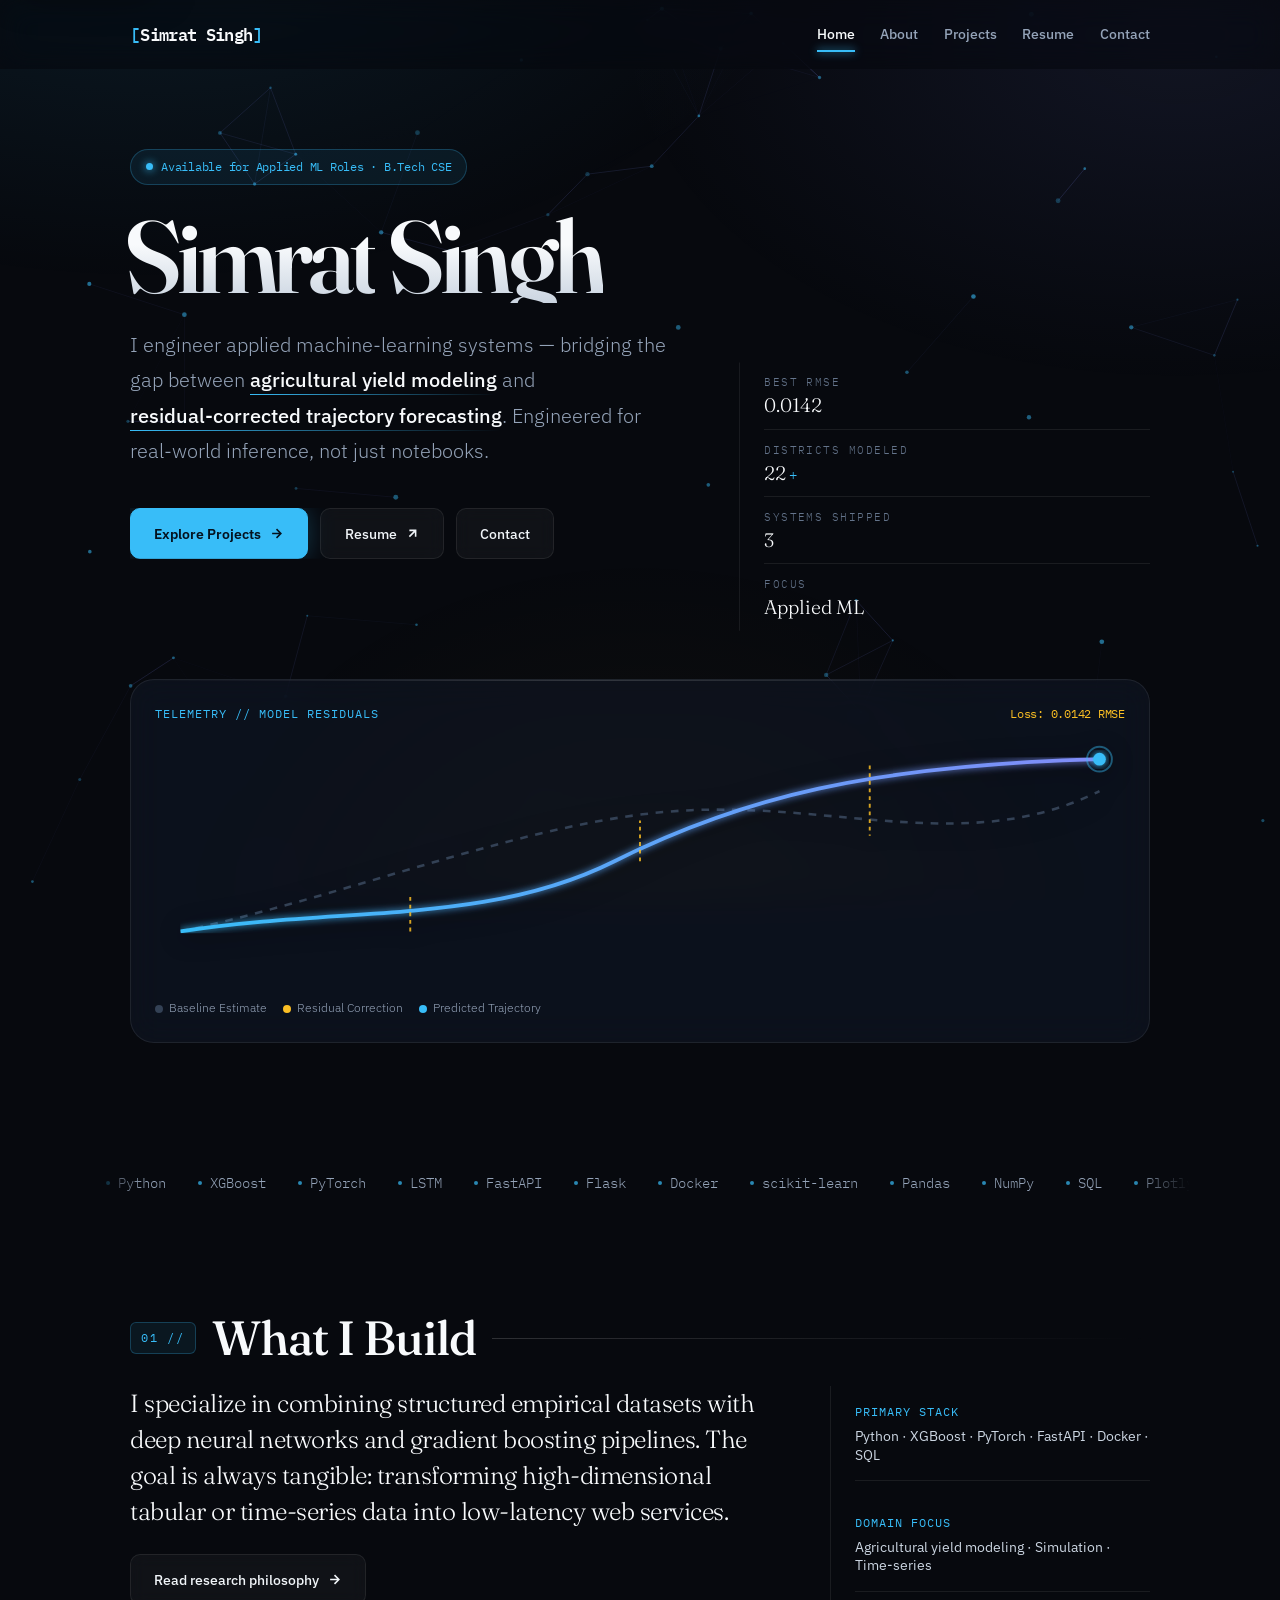
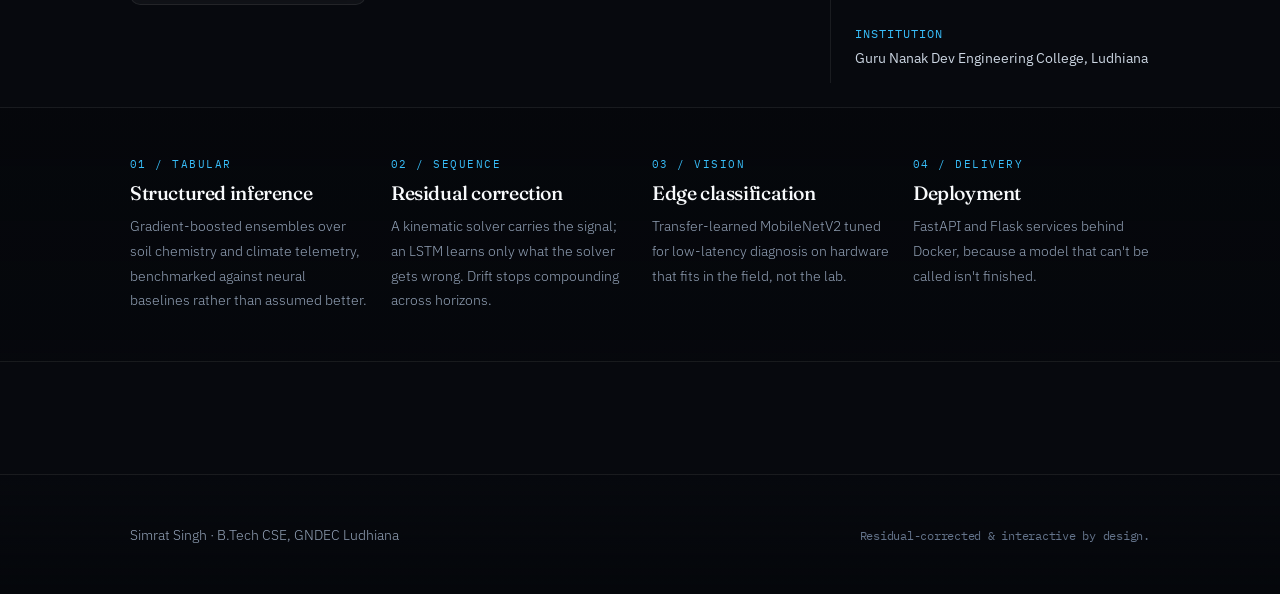
==== commit 567ff848: "Add opt-in background audio player to the home page Adds a small fixed control (bottom-left) that pl" ====
--- a/index.html
+++ b/index.html
@@ -29,6 +29,7 @@
   <link rel="stylesheet" href="css/03-components.css">
   <link rel="stylesheet" href="css/04-animations.css">
   <link rel="stylesheet" href="css/05-redesign.css">
+  <link rel="stylesheet" href="css/06-player.css">
 
   <!-- Set before paint: if JS never runs, reveal targets stay visible. -->
   <script>document.documentElement.classList.add('no-js');</script>
@@ -301,6 +302,28 @@
     </div>
   </footer>
 
+  <!-- Opt-in audio. Never autoplays; hides itself if the file is absent.
+       Drop your own legally-obtained MP3 at audio/track.mp3 — that path is
+       gitignored, so the file is never committed or published. -->
+  <div class="audio-player" id="audioPlayer">
+    <button class="audio-toggle" type="button" id="audioToggle"
+            aria-pressed="false" aria-label="Play background music">
+      <span class="audio-icon" aria-hidden="true">
+        <svg class="icon-play" width="11" height="11" viewBox="0 0 24 24" fill="currentColor"><path d="M8 5v14l11-7z"/></svg>
+        <svg class="icon-pause" width="11" height="11" viewBox="0 0 24 24" fill="currentColor"><path d="M6 5h4v14H6zM14 5h4v14h-4z"/></svg>
+      </span>
+      <span class="audio-label" id="audioLabel">Play</span>
+    </button>
+
+    <span class="audio-bars" aria-hidden="true">
+      <span></span><span></span><span></span><span></span>
+    </span>
+
+    <audio id="bgAudio" preload="none" loop>
+      <source src="audio/track.mp3" type="audio/mpeg">
+    </audio>
+  </div>
+
   <div class="toast" id="toast"></div>
   <script type="module" src="js/main.js"></script>
 </body>
--- a/css/06-player.css
+++ b/css/06-player.css
@@ -0,0 +1,136 @@
+/* ==========================================================================
+   06-PLAYER — opt-in audio control
+
+   A small fixed pill, bottom-left so it never collides with the toast
+   (bottom-center) or the mobile drawer.
+   ========================================================================== */
+
+.audio-player {
+  position: fixed;
+  bottom: var(--sp-5);
+  left: var(--sp-5);
+  z-index: var(--z-toast);
+  display: flex;
+  align-items: center;
+  gap: var(--sp-2);
+  padding: 8px 14px 8px 10px;
+  background: rgba(11, 15, 23, 0.88);
+  border: 1px solid var(--border);
+  border-radius: var(--r-pill);
+  backdrop-filter: blur(var(--blur-sm));
+  -webkit-backdrop-filter: blur(var(--blur-sm));
+  box-shadow: var(--shadow-lg);
+  transition:
+    border-color var(--dur-base) var(--ease-out),
+    box-shadow var(--dur-base) var(--ease-out);
+}
+
+.audio-player:hover {
+  border-color: var(--signal-edge);
+}
+
+.audio-player.is-playing {
+  border-color: var(--signal-edge);
+  box-shadow: var(--shadow-lg), 0 0 20px var(--signal-wash);
+}
+
+.audio-toggle {
+  display: inline-flex;
+  align-items: center;
+  gap: var(--sp-2);
+  font-family: var(--font-mono);
+  font-size: var(--fs-xs);
+  color: var(--muted);
+  letter-spacing: var(--tr-snug);
+  border-radius: var(--r-pill);
+  transition: color var(--dur-fast) var(--ease-out);
+}
+
+.audio-toggle:hover { color: var(--text-bright); }
+
+.audio-player.is-playing .audio-toggle { color: var(--signal); }
+
+/* ---------- Icon ---------- */
+
+.audio-icon {
+  position: relative;
+  flex: none;
+  width: 26px;
+  height: 26px;
+  display: grid;
+  place-items: center;
+  border-radius: 50%;
+  background: var(--signal-wash);
+  border: 1px solid var(--signal-edge);
+  color: var(--signal);
+}
+
+.audio-icon svg { display: block; }
+
+/* Swap play/pause glyphs from the single state class. */
+.audio-icon .icon-pause { display: none; }
+.audio-player.is-playing .audio-icon .icon-play  { display: none; }
+.audio-player.is-playing .audio-icon .icon-pause { display: block; }
+
+/* ---------- Equalizer bars ---------- */
+
+.audio-bars {
+  display: flex;
+  align-items: flex-end;
+  gap: 2px;
+  height: 12px;
+  /* Hidden until playing — a static equalizer reads as broken. */
+  opacity: 0;
+  transition: opacity var(--dur-base) var(--ease-out);
+}
+
+.audio-player.is-playing .audio-bars { opacity: 1; }
+
+.audio-bars span {
+  display: block;
+  width: 2px;
+  height: 100%;
+  background: var(--signal);
+  border-radius: 1px;
+  transform-origin: 50% 100%;
+}
+
+.audio-player.is-playing .audio-bars span {
+  animation: eq-bounce 900ms ease-in-out infinite;
+}
+
+.audio-bars span:nth-child(1) { animation-delay: 0ms; }
+.audio-bars span:nth-child(2) { animation-delay: 150ms; }
+.audio-bars span:nth-child(3) { animation-delay: 300ms; }
+.audio-bars span:nth-child(4) { animation-delay: 450ms; }
+
+@keyframes eq-bounce {
+  0%, 100% { transform: scaleY(0.28); }
+  50%      { transform: scaleY(1); }
+}
+
+/* ---------- Reduced motion ---------- */
+
+@media (prefers-reduced-motion: reduce) {
+  .audio-player.is-playing .audio-bars span {
+    animation: none;
+    transform: scaleY(0.55);
+  }
+}
+
+/* ---------- Narrow screens ---------- */
+
+@media (max-width: 560px) {
+  .audio-player {
+    bottom: var(--sp-4);
+    left: var(--sp-4);
+    padding: 7px 12px 7px 9px;
+  }
+  /* Icon + bars carry the meaning; the word is redundant when tight. */
+  .audio-label { display: none; }
+}
+
+/* The control is chrome, not content — never print it. */
+@media print {
+  .audio-player { display: none !important; }
+}
